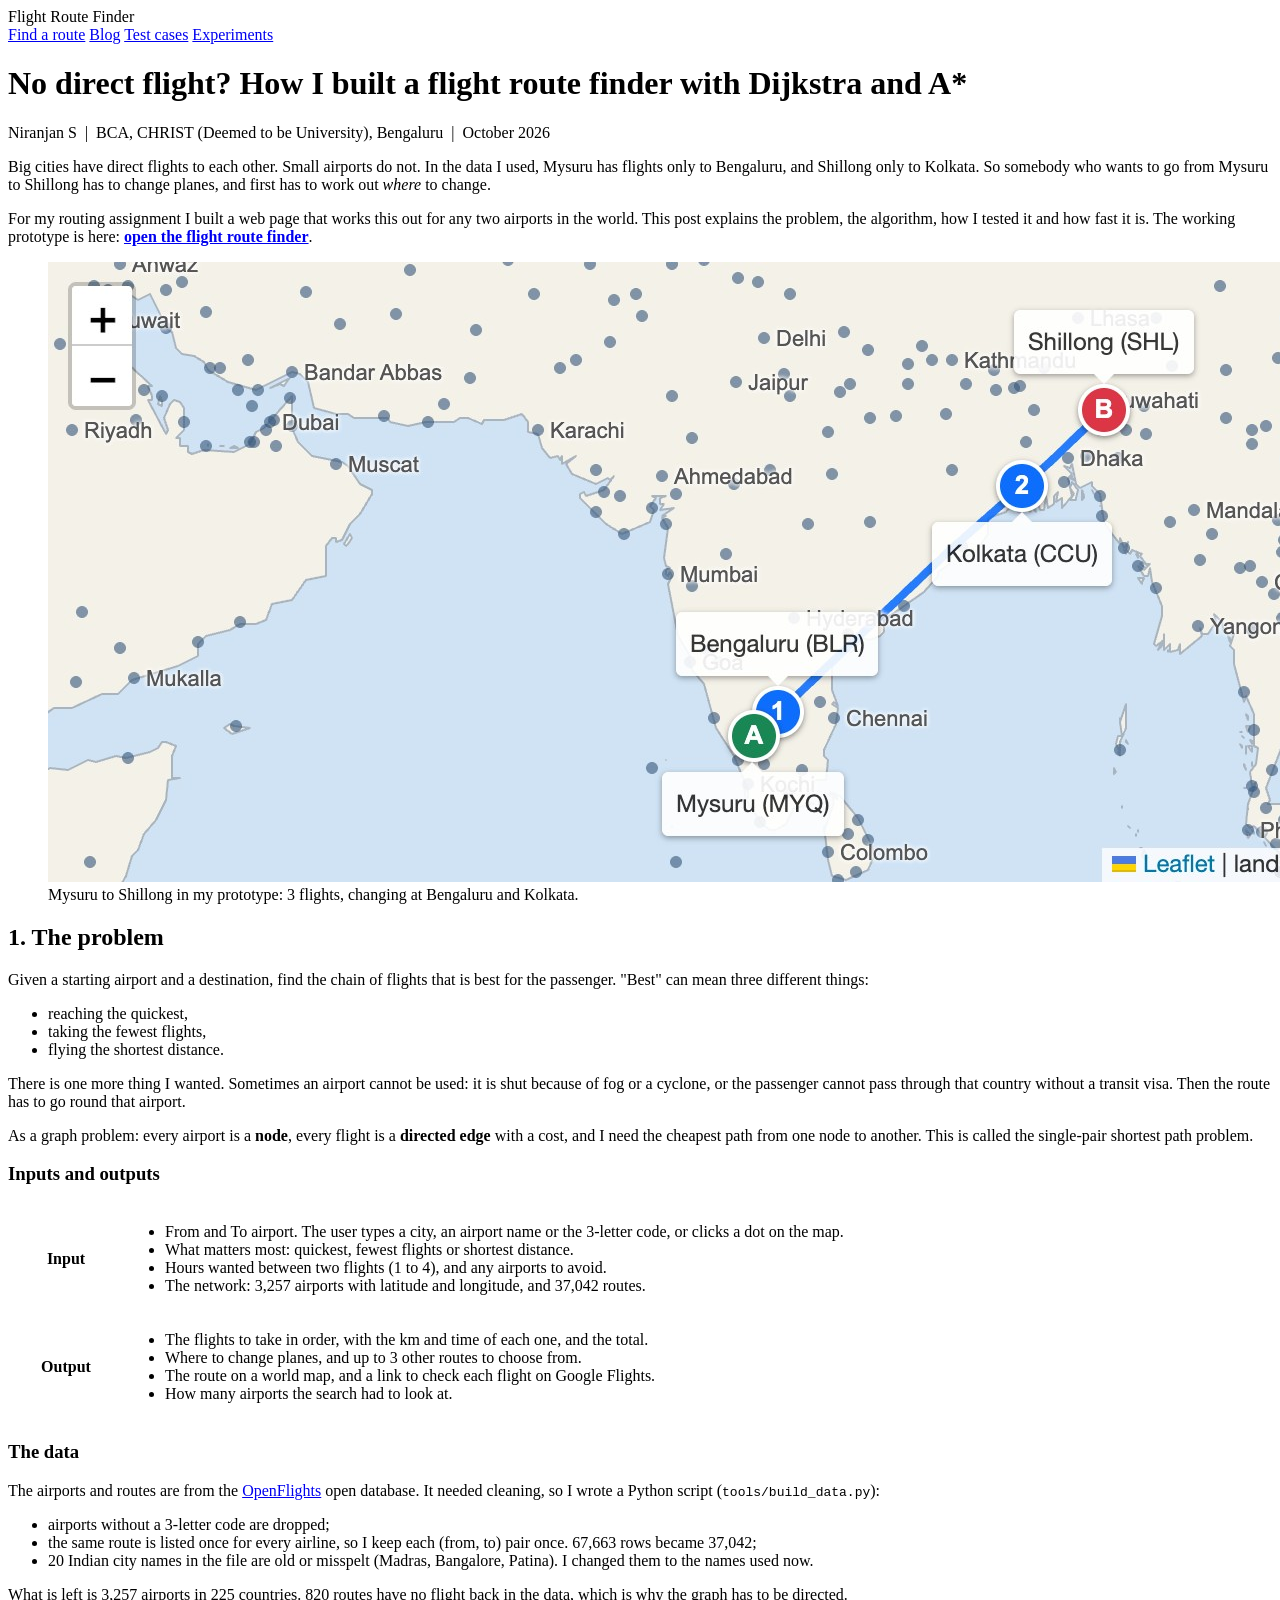
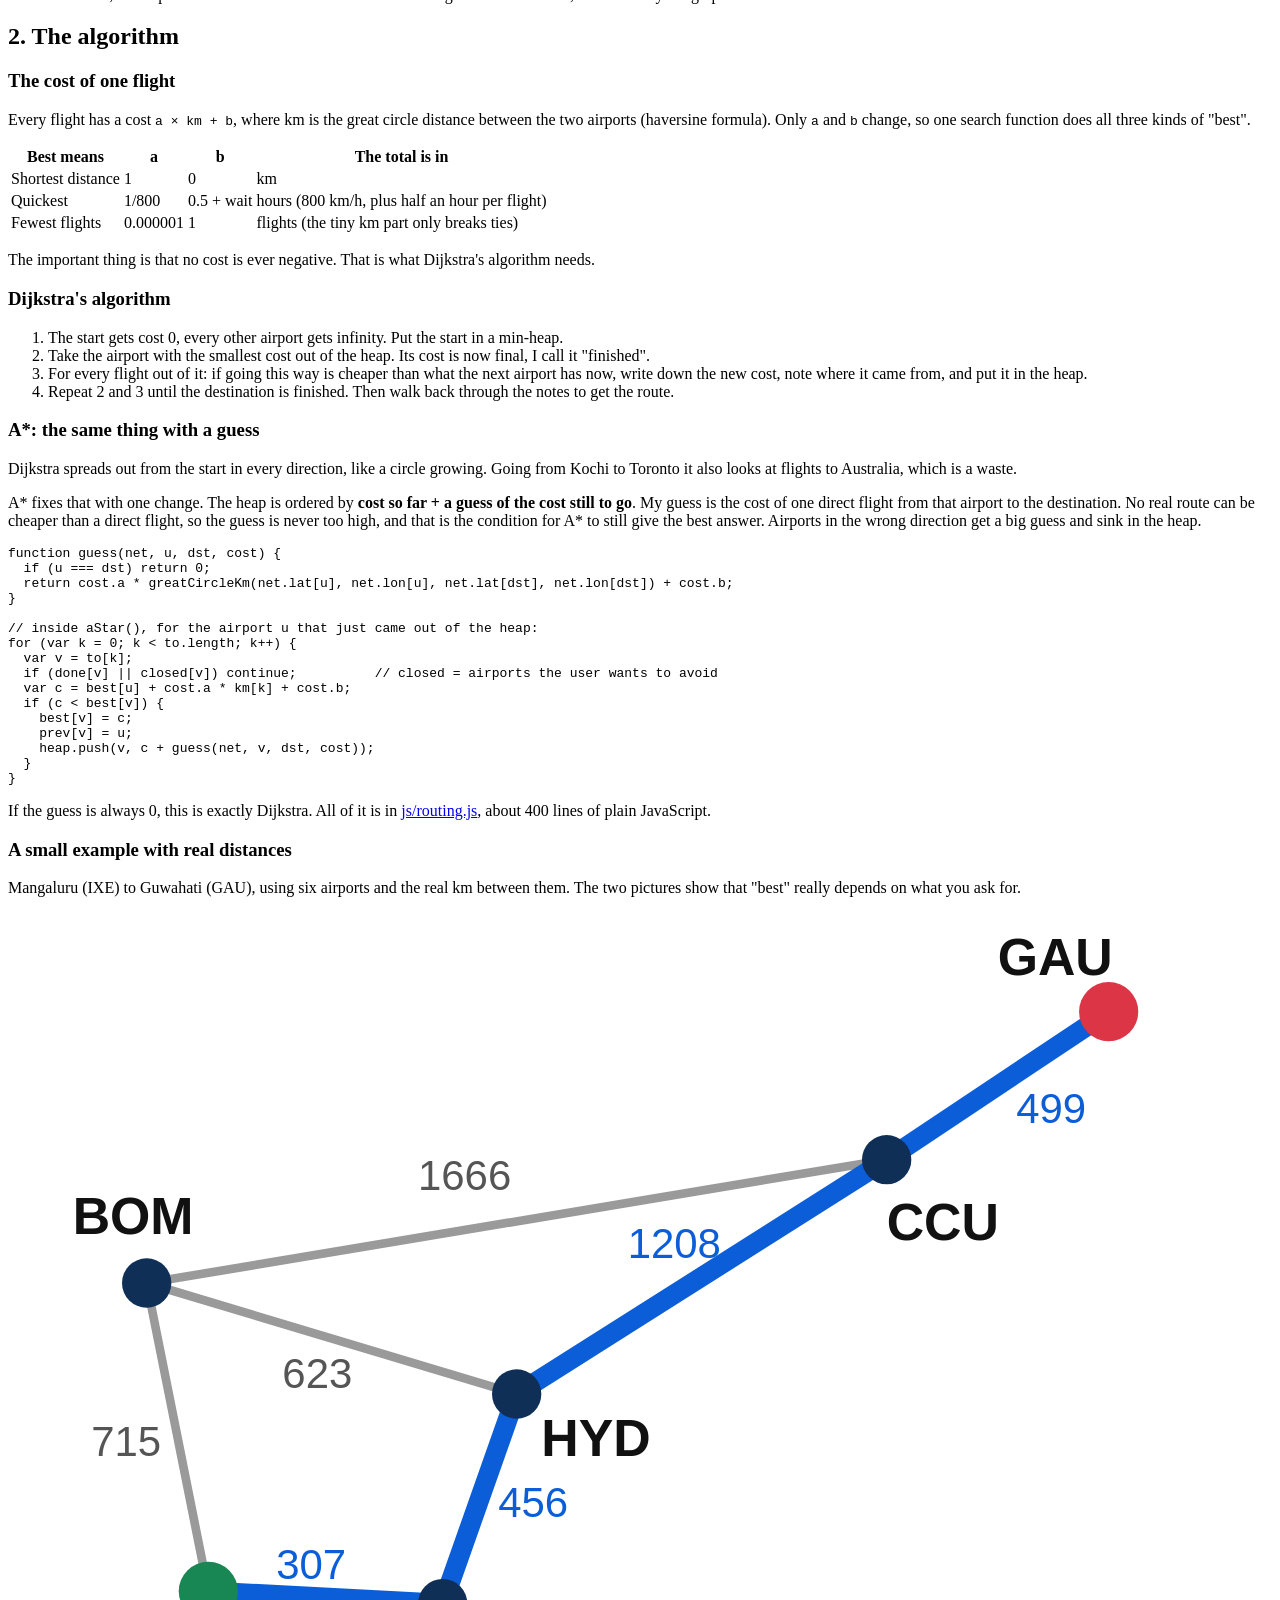
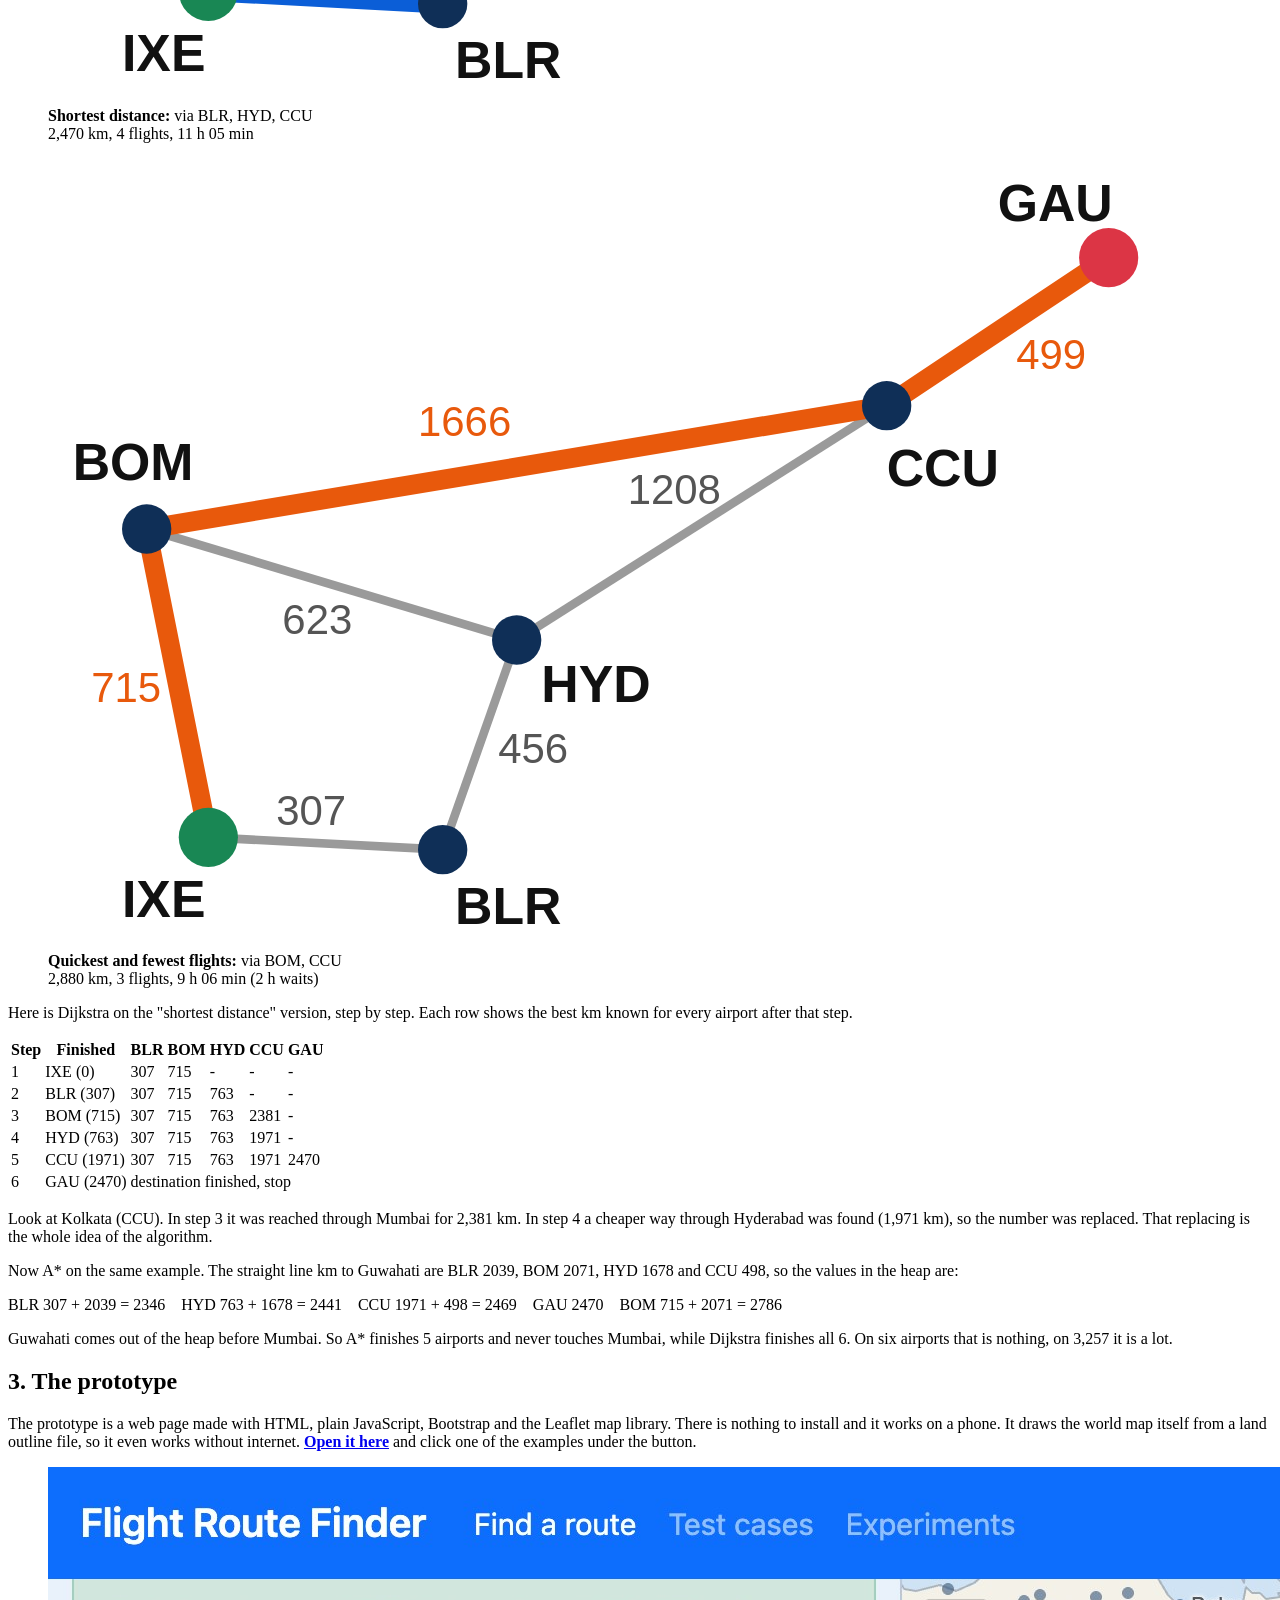
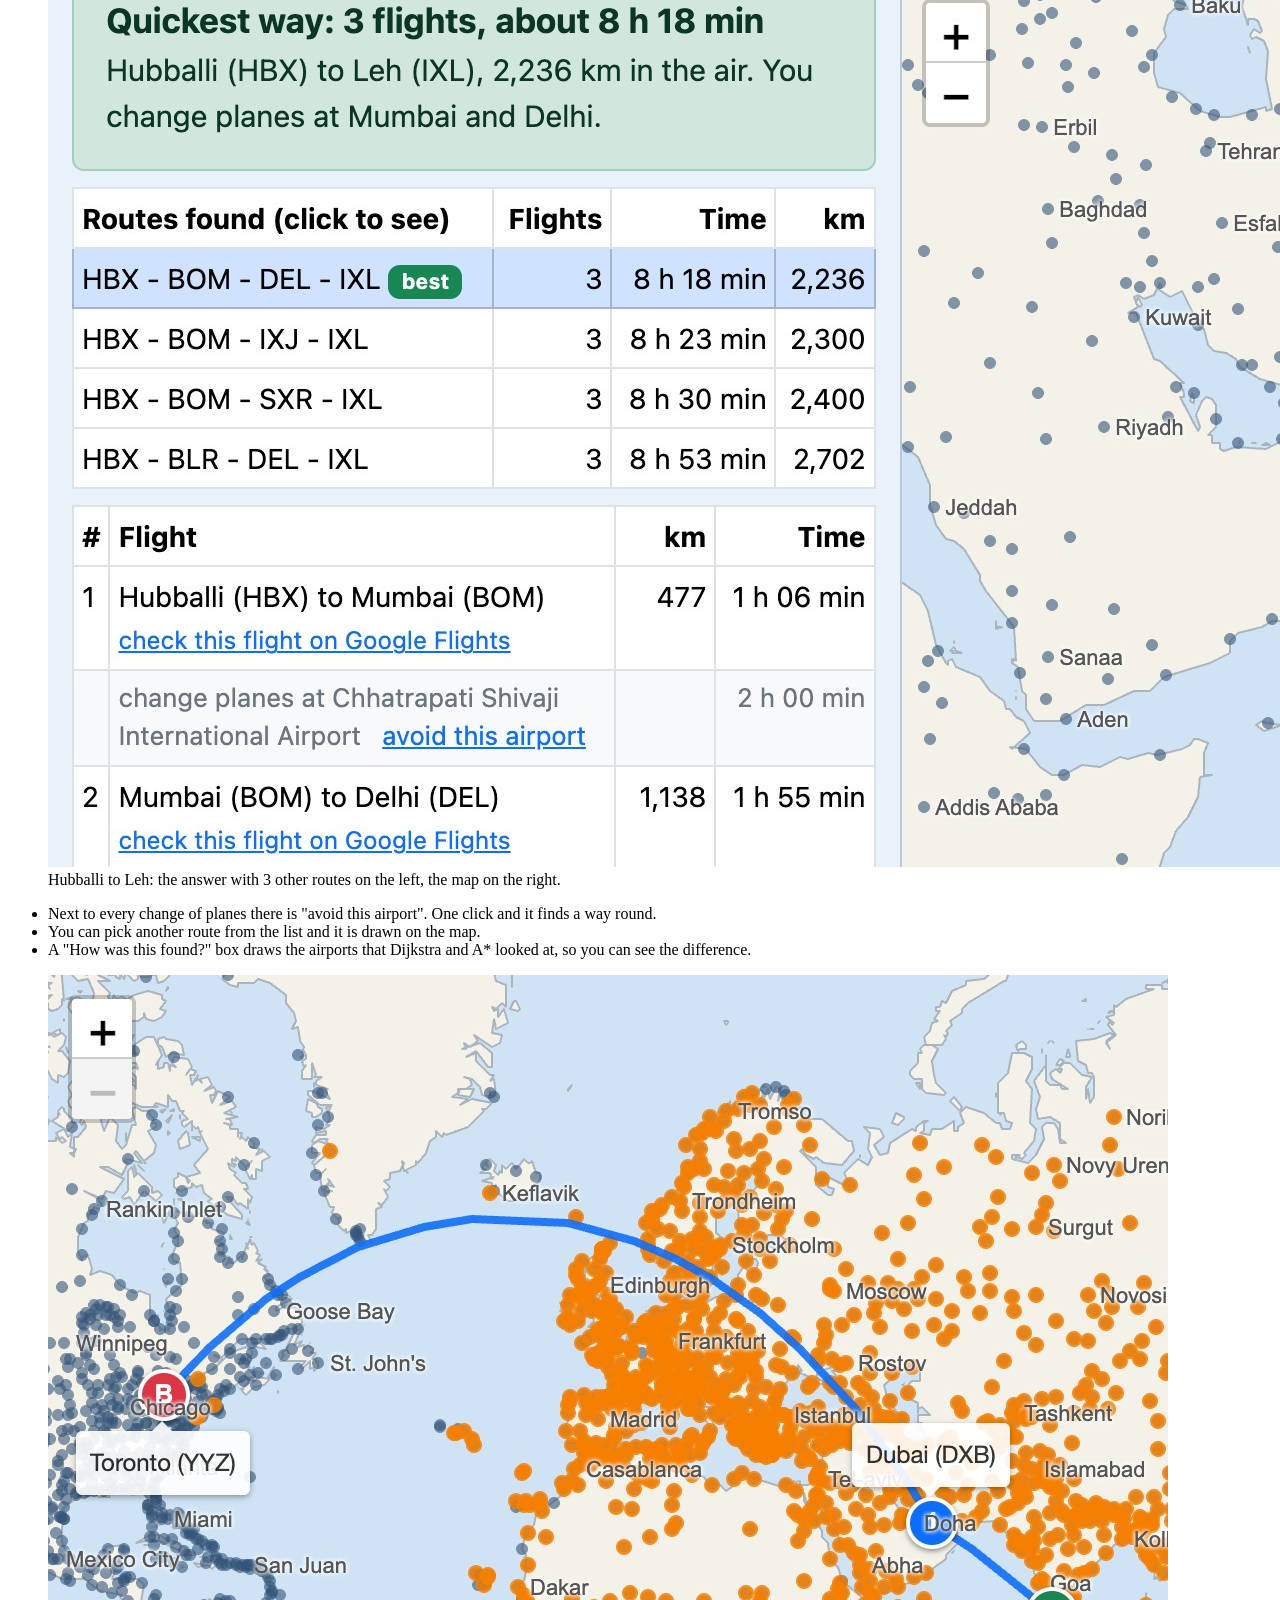
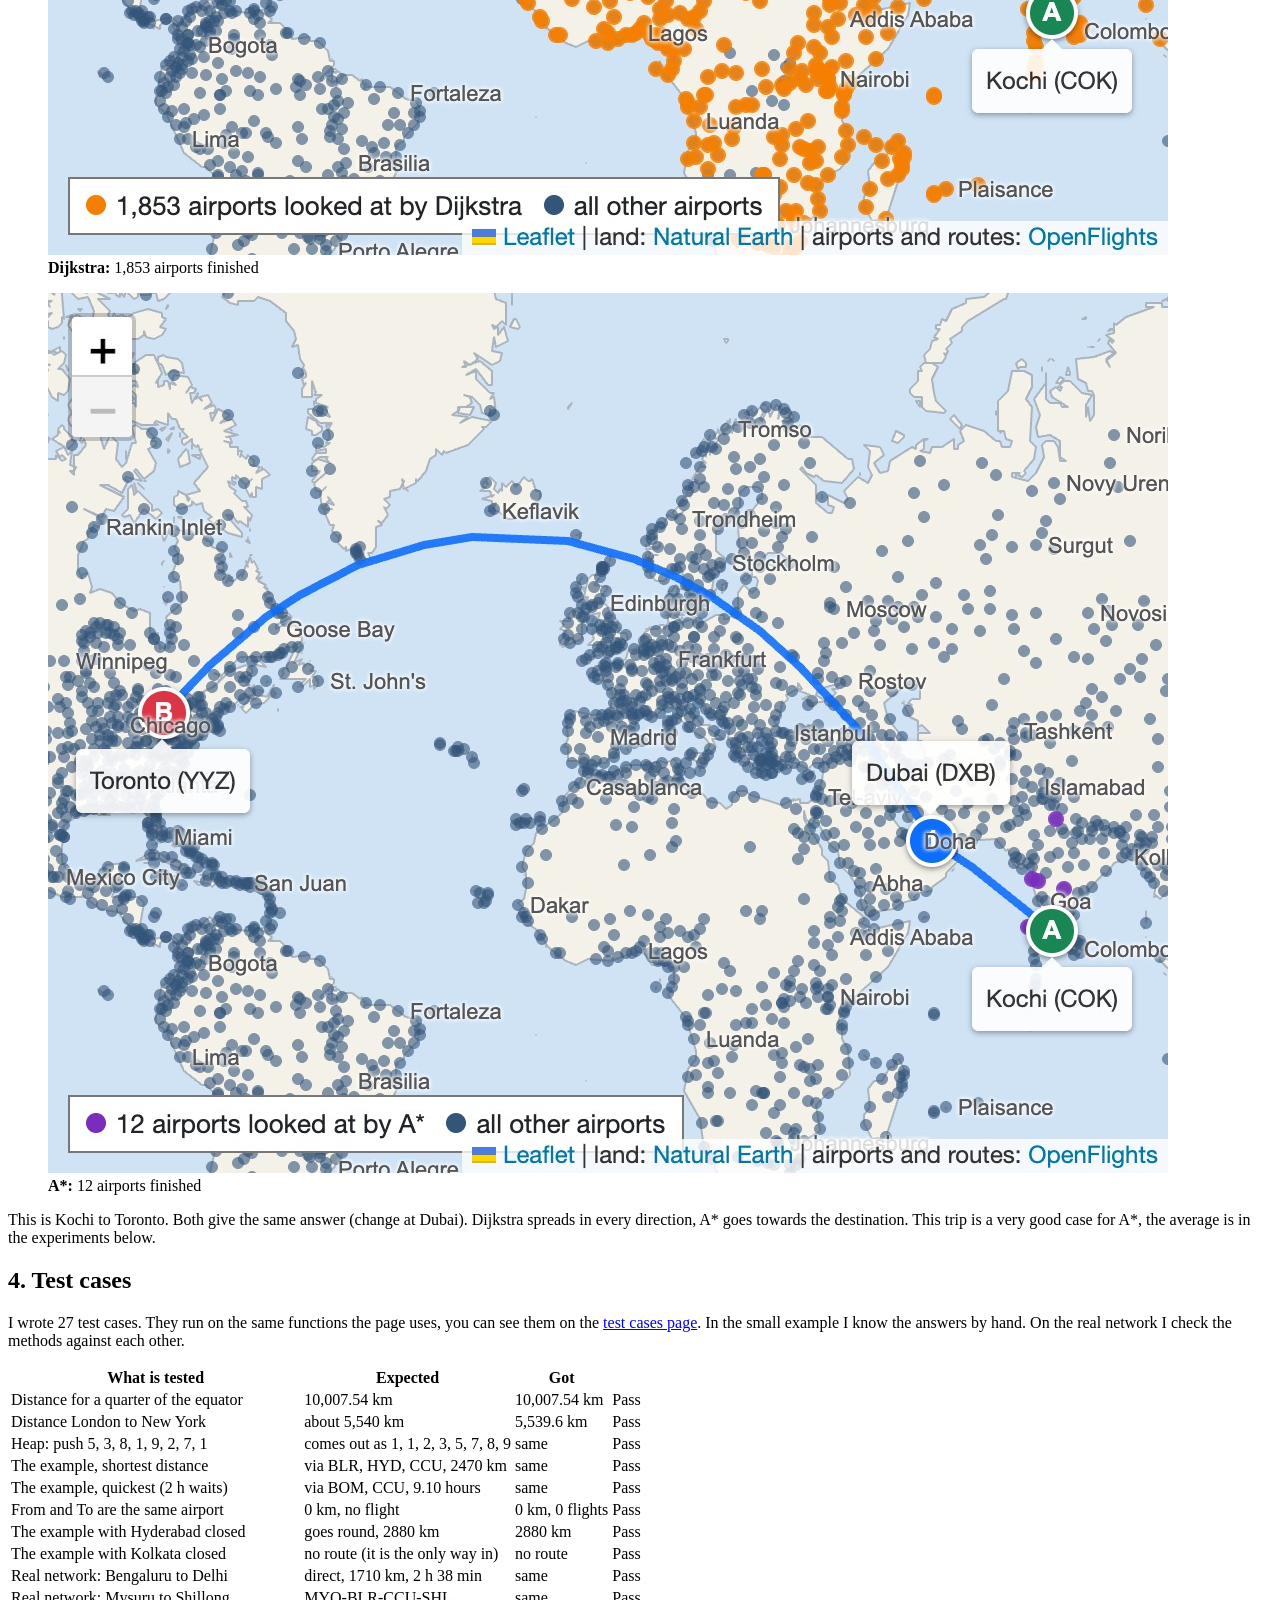
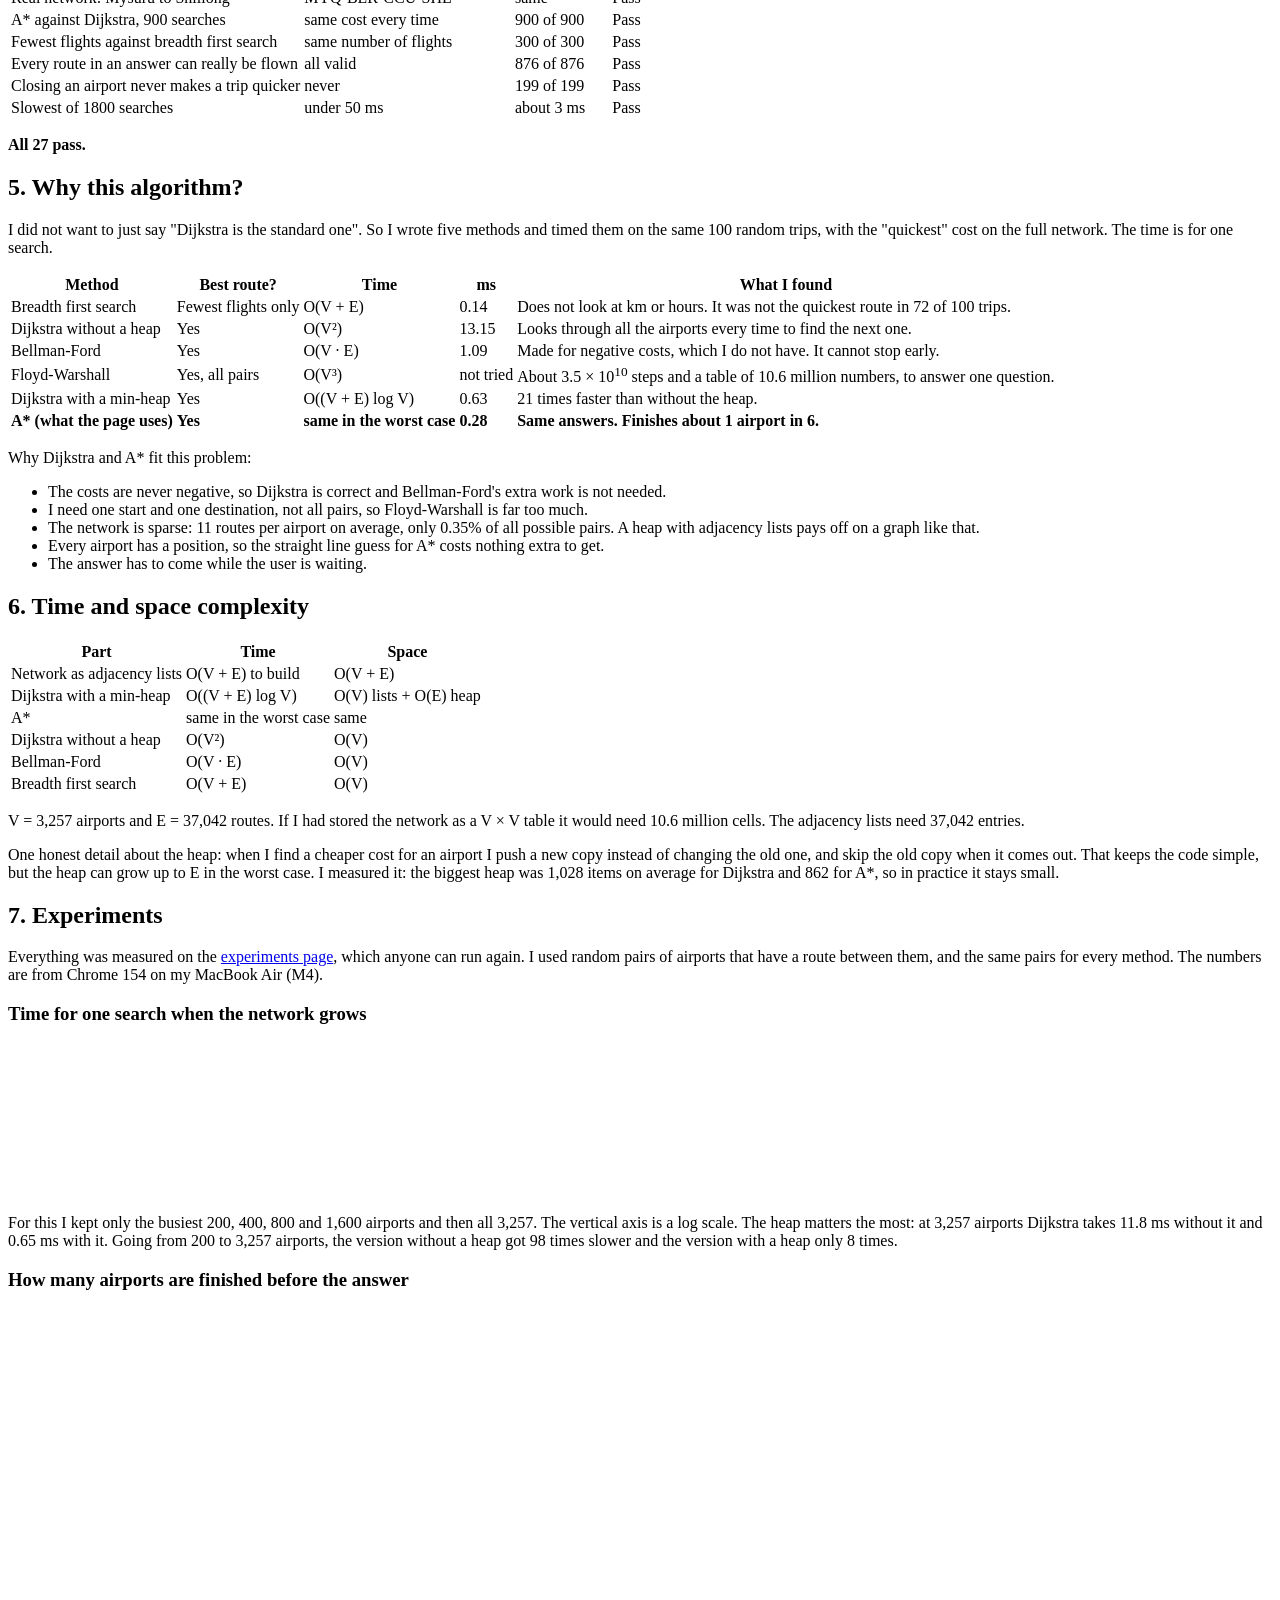
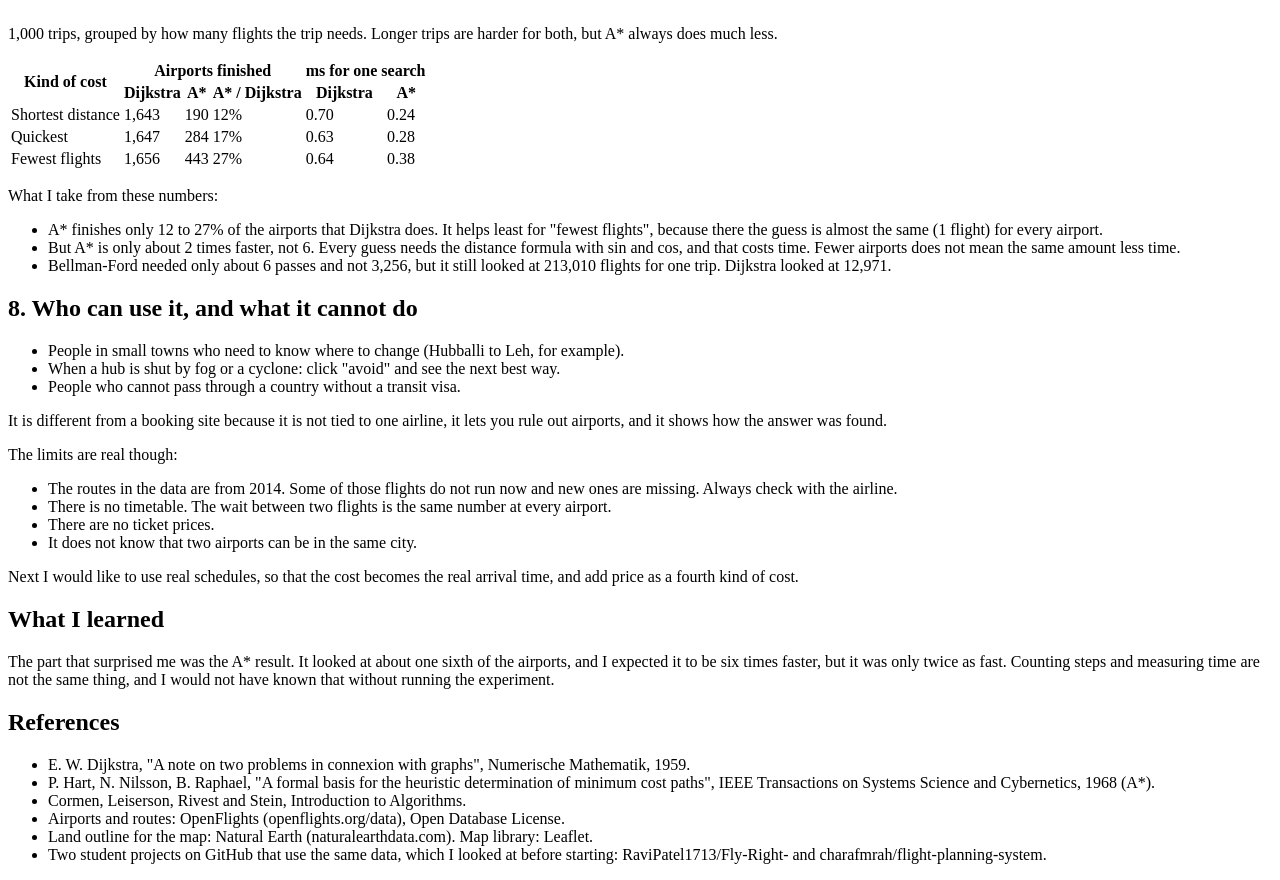
==== blog.html @ 45381b87 "Add poster, blog post and README" ====
<!DOCTYPE html>
<html lang="en">
<head>
  <meta charset="utf-8">
  <meta name="viewport" content="width=device-width, initial-scale=1">
  <title>No direct flight? How I built a flight route finder</title>
  <link rel="stylesheet" href="lib/bootstrap/bootstrap.min.css">
  <link rel="stylesheet" href="css/style.css">
</head>
<body>

  <nav class="navbar navbar-expand navbar-dark bg-primary px-3">
    <span class="navbar-brand">Flight Route Finder</span>
    <div class="navbar-nav">
      <a class="nav-link" href="index.html">Find a route</a>
      <a class="nav-link active" href="blog.html">Blog</a>
      <a class="nav-link" href="tests.html">Test cases</a>
      <a class="nav-link" href="benchmark.html">Experiments</a>
    </div>
  </nav>

  <div class="blog">

    <h1>No direct flight? How I built a flight route finder with Dijkstra and A*</h1>
    <p class="by">Niranjan S &nbsp;|&nbsp; BCA, CHRIST (Deemed to be University), Bengaluru &nbsp;|&nbsp; October 2026</p>

    <p>Big cities have direct flights to each other. Small airports do not. In the data I used, Mysuru has
      flights only to Bengaluru, and Shillong only to Kolkata. So somebody who wants to go from Mysuru to
      Shillong has to change planes, and first has to work out <i>where</i> to change.</p>

    <p>For my routing assignment I built a web page that works this out for any two airports in the world.
      This post explains the problem, the algorithm, how I tested it and how fast it is.
      The working prototype is here: <a href="index.html"><b>open the flight route finder</b></a>.</p>

    <figure>
      <img src="poster/img/route.jpg" alt="Mysuru to Shillong on the map">
      <figcaption>Mysuru to Shillong in my prototype: 3 flights, changing at Bengaluru and Kolkata.</figcaption>
    </figure>

    <h2>1. The problem</h2>

    <p>Given a starting airport and a destination, find the chain of flights that is best for the passenger.
      "Best" can mean three different things:</p>
    <ul>
      <li>reaching the quickest,</li>
      <li>taking the fewest flights,</li>
      <li>flying the shortest distance.</li>
    </ul>
    <p>There is one more thing I wanted. Sometimes an airport cannot be used: it is shut because of fog or
      a cyclone, or the passenger cannot pass through that country without a transit visa. Then the route
      has to go round that airport.</p>

    <p>As a graph problem: every airport is a <b>node</b>, every flight is a <b>directed edge</b> with a
      cost, and I need the cheapest path from one node to another. This is called the single-pair shortest
      path problem.</p>

    <h3>Inputs and outputs</h3>
    <table class="table table-bordered">
      <tr><th style="width:110px">Input</th><td>
        <ul>
          <li>From and To airport. The user types a city, an airport name or the 3-letter code, or clicks a dot on the map.</li>
          <li>What matters most: quickest, fewest flights or shortest distance.</li>
          <li>Hours wanted between two flights (1 to 4), and any airports to avoid.</li>
          <li>The network: 3,257 airports with latitude and longitude, and 37,042 routes.</li>
        </ul></td></tr>
      <tr><th>Output</th><td>
        <ul>
          <li>The flights to take in order, with the km and time of each one, and the total.</li>
          <li>Where to change planes, and up to 3 other routes to choose from.</li>
          <li>The route on a world map, and a link to check each flight on Google Flights.</li>
          <li>How many airports the search had to look at.</li>
        </ul></td></tr>
    </table>

    <h3>The data</h3>
    <p>The airports and routes are from the <a href="https://openflights.org/data">OpenFlights</a> open
      database. It needed cleaning, so I wrote a Python script (<code>tools/build_data.py</code>):</p>
    <ul>
      <li>airports without a 3-letter code are dropped;</li>
      <li>the same route is listed once for every airline, so I keep each (from, to) pair once. 67,663 rows became 37,042;</li>
      <li>20 Indian city names in the file are old or misspelt (Madras, Bangalore, Patina). I changed them to the names used now.</li>
    </ul>
    <p>What is left is 3,257 airports in 225 countries. 820 routes have no flight back in the data, which
      is why the graph has to be directed.</p>

    <h2>2. The algorithm</h2>

    <h3>The cost of one flight</h3>
    <p>Every flight has a cost <code>a &times; km + b</code>, where km is the great circle distance between
      the two airports (haversine formula). Only <code>a</code> and <code>b</code> change, so one search
      function does all three kinds of "best".</p>
    <div class="table-responsive">
    <table class="table table-bordered" style="max-width:680px">
      <tr><th>Best means</th><th>a</th><th>b</th><th>The total is in</th></tr>
      <tr><td>Shortest distance</td><td>1</td><td>0</td><td>km</td></tr>
      <tr><td>Quickest</td><td>1/800</td><td>0.5 + wait</td><td>hours (800 km/h, plus half an hour per flight)</td></tr>
      <tr><td>Fewest flights</td><td>0.000001</td><td>1</td><td>flights (the tiny km part only breaks ties)</td></tr>
    </table>
    </div>
    <p>The important thing is that no cost is ever negative. That is what Dijkstra's algorithm needs.</p>

    <h3>Dijkstra's algorithm</h3>
    <ol>
      <li>The start gets cost 0, every other airport gets infinity. Put the start in a min-heap.</li>
      <li>Take the airport with the smallest cost out of the heap. Its cost is now final, I call it "finished".</li>
      <li>For every flight out of it: if going this way is cheaper than what the next airport has now, write
        down the new cost, note where it came from, and put it in the heap.</li>
      <li>Repeat 2 and 3 until the destination is finished. Then walk back through the notes to get the route.</li>
    </ol>

    <h3>A*: the same thing with a guess</h3>
    <p>Dijkstra spreads out from the start in every direction, like a circle growing. Going from Kochi to
      Toronto it also looks at flights to Australia, which is a waste.</p>
    <p>A* fixes that with one change. The heap is ordered by <b>cost so far + a guess of the cost still to
      go</b>. My guess is the cost of one direct flight from that airport to the destination. No real route
      can be cheaper than a direct flight, so the guess is never too high, and that is the condition for A*
      to still give the best answer. Airports in the wrong direction get a big guess and sink in the heap.</p>

<pre><code>function guess(net, u, dst, cost) {
  if (u === dst) return 0;
  return cost.a * greatCircleKm(net.lat[u], net.lon[u], net.lat[dst], net.lon[dst]) + cost.b;
}

// inside aStar(), for the airport u that just came out of the heap:
for (var k = 0; k &lt; to.length; k++) {
  var v = to[k];
  if (done[v] || closed[v]) continue;          // closed = airports the user wants to avoid
  var c = best[u] + cost.a * km[k] + cost.b;
  if (c &lt; best[v]) {
    best[v] = c;
    prev[v] = u;
    heap.push(v, c + guess(net, v, dst, cost));
  }
}</code></pre>
    <p>If the guess is always 0, this is exactly Dijkstra. All of it is in
      <a href="js/routing.js">js/routing.js</a>, about 400 lines of plain JavaScript.</p>

    <h3>A small example with real distances</h3>
    <p>Mangaluru (IXE) to Guwahati (GAU), using six airports and the real km between them. The two
      pictures show that "best" really depends on what you ask for.</p>

    <div class="two">
      <figure>
        <svg viewBox="0 0 96 64" width="100%">
          <g stroke="#9a9a9a" stroke-width="0.7" fill="none"><line x1="13" y1="55" x2="8" y2="30"/><line x1="8" y1="30" x2="38" y2="39"/><line x1="8" y1="30" x2="68" y2="20"/></g>
          <g stroke="#0b5ed7" stroke-width="1.6" fill="none"><polyline points="13,55 32,56 38,39 68,20 86,8"/></g>
          <g fill="#0f2f57"><circle cx="32" cy="56" r="2"/><circle cx="8" cy="30" r="2"/><circle cx="38" cy="39" r="2"/><circle cx="68" cy="20" r="2"/></g>
          <circle cx="13" cy="55" r="2.4" fill="#198754"/><circle cx="86" cy="8" r="2.4" fill="#dc3545"/>
          <g font-size="4.2" font-weight="bold" fill="#111" font-family="Arial"><text x="6" y="61.5">IXE</text><text x="33" y="62">BLR</text><text x="2" y="26">BOM</text><text x="40" y="44">HYD</text><text x="68" y="26.5">CCU</text><text x="77" y="5">GAU</text></g>
          <g font-size="3.4" fill="#0b5ed7" font-family="Arial"><text x="18.5" y="54">307</text><text x="36.5" y="49">456</text><text x="47" y="28">1208</text><text x="78.5" y="17">499</text></g>
          <g font-size="3.4" fill="#555" font-family="Arial"><text x="3.5" y="44">715</text><text x="19" y="38.5">623</text><text x="30" y="22.5">1666</text></g>
        </svg>
        <figcaption><b>Shortest distance:</b> via BLR, HYD, CCU<br>2,470 km, 4 flights, 11 h 05 min</figcaption>
      </figure>
      <figure>
        <svg viewBox="0 0 96 64" width="100%">
          <g stroke="#9a9a9a" stroke-width="0.7" fill="none"><line x1="13" y1="55" x2="32" y2="56"/><line x1="32" y1="56" x2="38" y2="39"/><line x1="8" y1="30" x2="38" y2="39"/><line x1="38" y1="39" x2="68" y2="20"/></g>
          <g stroke="#e8590c" stroke-width="1.6" fill="none"><polyline points="13,55 8,30 68,20 86,8"/></g>
          <g fill="#0f2f57"><circle cx="32" cy="56" r="2"/><circle cx="8" cy="30" r="2"/><circle cx="38" cy="39" r="2"/><circle cx="68" cy="20" r="2"/></g>
          <circle cx="13" cy="55" r="2.4" fill="#198754"/><circle cx="86" cy="8" r="2.4" fill="#dc3545"/>
          <g font-size="4.2" font-weight="bold" fill="#111" font-family="Arial"><text x="6" y="61.5">IXE</text><text x="33" y="62">BLR</text><text x="2" y="26">BOM</text><text x="40" y="44">HYD</text><text x="68" y="26.5">CCU</text><text x="77" y="5">GAU</text></g>
          <g font-size="3.4" fill="#e8590c" font-family="Arial"><text x="3.5" y="44">715</text><text x="30" y="22.5">1666</text><text x="78.5" y="17">499</text></g>
          <g font-size="3.4" fill="#555" font-family="Arial"><text x="18.5" y="54">307</text><text x="36.5" y="49">456</text><text x="19" y="38.5">623</text><text x="47" y="28">1208</text></g>
        </svg>
        <figcaption><b>Quickest and fewest flights:</b> via BOM, CCU<br>2,880 km, 3 flights, 9 h 06 min (2 h waits)</figcaption>
      </figure>
    </div>

    <p>Here is Dijkstra on the "shortest distance" version, step by step. Each row shows the best km known
      for every airport after that step.</p>
    <div class="table-responsive">
    <table class="table table-bordered table-sm text-end" style="max-width:640px">
      <tr><th>Step</th><th class="text-start">Finished</th><th>BLR</th><th>BOM</th><th>HYD</th><th>CCU</th><th>GAU</th></tr>
      <tr><td>1</td><td class="text-start">IXE (0)</td><td class="table-warning">307</td><td class="table-warning">715</td><td>-</td><td>-</td><td>-</td></tr>
      <tr><td>2</td><td class="text-start">BLR (307)</td><td>307</td><td>715</td><td class="table-warning">763</td><td>-</td><td>-</td></tr>
      <tr><td>3</td><td class="text-start">BOM (715)</td><td>307</td><td>715</td><td>763</td><td class="table-warning">2381</td><td>-</td></tr>
      <tr><td>4</td><td class="text-start">HYD (763)</td><td>307</td><td>715</td><td>763</td><td class="table-warning">1971</td><td>-</td></tr>
      <tr><td>5</td><td class="text-start">CCU (1971)</td><td>307</td><td>715</td><td>763</td><td>1971</td><td class="table-warning">2470</td></tr>
      <tr><td>6</td><td class="text-start">GAU (2470)</td><td colspan="5" class="text-start">destination finished, stop</td></tr>
    </table>
    </div>
    <p>Look at Kolkata (CCU). In step 3 it was reached through Mumbai for 2,381 km. In step 4 a cheaper
      way through Hyderabad was found (1,971 km), so the number was replaced. That replacing is the whole
      idea of the algorithm.</p>
    <p>Now A* on the same example. The straight line km to Guwahati are BLR 2039, BOM 2071, HYD 1678 and
      CCU 498, so the values in the heap are:</p>
    <p class="ms-3">BLR 307 + 2039 = 2346 &nbsp;&nbsp; HYD 763 + 1678 = 2441 &nbsp;&nbsp; CCU 1971 + 498 = 2469
      &nbsp;&nbsp; GAU 2470 &nbsp;&nbsp; BOM 715 + 2071 = 2786</p>
    <p>Guwahati comes out of the heap before Mumbai. So A* finishes 5 airports and never touches Mumbai,
      while Dijkstra finishes all 6. On six airports that is nothing, on 3,257 it is a lot.</p>

    <h2>3. The prototype</h2>

    <p>The prototype is a web page made with HTML, plain JavaScript, Bootstrap and the Leaflet map library.
      There is nothing to install and it works on a phone. It draws the world map itself from a land outline
      file, so it even works without internet.
      <a href="index.html"><b>Open it here</b></a> and click one of the examples under the button.</p>

    <figure>
      <img src="poster/img/page.jpg" alt="The flight route finder page">
      <figcaption>Hubballi to Leh: the answer with 3 other routes on the left, the map on the right.</figcaption>
    </figure>

    <ul>
      <li>Next to every change of planes there is "avoid this airport". One click and it finds a way round.</li>
      <li>You can pick another route from the list and it is drawn on the map.</li>
      <li>A "How was this found?" box draws the airports that Dijkstra and A* looked at, so you can see the difference.</li>
    </ul>

    <div class="two">
      <figure><img src="poster/img/dijkstra.jpg" alt="Airports Dijkstra looked at"><figcaption><b>Dijkstra:</b> 1,853 airports finished</figcaption></figure>
      <figure><img src="poster/img/astar.jpg" alt="Airports A star looked at"><figcaption><b>A*:</b> 12 airports finished</figcaption></figure>
    </div>
    <p>This is Kochi to Toronto. Both give the same answer (change at Dubai). Dijkstra spreads in every
      direction, A* goes towards the destination. This trip is a very good case for A*, the average is in
      the experiments below.</p>

    <h2>4. Test cases</h2>

    <p>I wrote 27 test cases. They run on the same functions the page uses, you can see them on the
      <a href="tests.html">test cases page</a>. In the small example I know the answers by hand. On the real
      network I check the methods against each other.</p>

    <div class="table-responsive">
    <table class="table table-bordered table-sm">
      <tr><th>What is tested</th><th>Expected</th><th>Got</th><th></th></tr>
      <tr><td>Distance for a quarter of the equator</td><td>10,007.54 km</td><td>10,007.54 km</td><td class="pass">Pass</td></tr>
      <tr><td>Distance London to New York</td><td>about 5,540 km</td><td>5,539.6 km</td><td class="pass">Pass</td></tr>
      <tr><td>Heap: push 5, 3, 8, 1, 9, 2, 7, 1</td><td>comes out as 1, 1, 2, 3, 5, 7, 8, 9</td><td>same</td><td class="pass">Pass</td></tr>
      <tr><td>The example, shortest distance</td><td>via BLR, HYD, CCU, 2470 km</td><td>same</td><td class="pass">Pass</td></tr>
      <tr><td>The example, quickest (2 h waits)</td><td>via BOM, CCU, 9.10 hours</td><td>same</td><td class="pass">Pass</td></tr>
      <tr><td>From and To are the same airport</td><td>0 km, no flight</td><td>0 km, 0 flights</td><td class="pass">Pass</td></tr>
      <tr><td>The example with Hyderabad closed</td><td>goes round, 2880 km</td><td>2880 km</td><td class="pass">Pass</td></tr>
      <tr><td>The example with Kolkata closed</td><td>no route (it is the only way in)</td><td>no route</td><td class="pass">Pass</td></tr>
      <tr><td>Real network: Bengaluru to Delhi</td><td>direct, 1710 km, 2 h 38 min</td><td>same</td><td class="pass">Pass</td></tr>
      <tr><td>Real network: Mysuru to Shillong</td><td>MYQ-BLR-CCU-SHL</td><td>same</td><td class="pass">Pass</td></tr>
      <tr><td>A* against Dijkstra, 900 searches</td><td>same cost every time</td><td>900 of 900</td><td class="pass">Pass</td></tr>
      <tr><td>Fewest flights against breadth first search</td><td>same number of flights</td><td>300 of 300</td><td class="pass">Pass</td></tr>
      <tr><td>Every route in an answer can really be flown</td><td>all valid</td><td>876 of 876</td><td class="pass">Pass</td></tr>
      <tr><td>Closing an airport never makes a trip quicker</td><td>never</td><td>199 of 199</td><td class="pass">Pass</td></tr>
      <tr><td>Slowest of 1800 searches</td><td>under 50 ms</td><td>about 3 ms</td><td class="pass">Pass</td></tr>
    </table>
    </div>
    <p><b>All 27 pass.</b></p>

    <h2>5. Why this algorithm?</h2>

    <p>I did not want to just say "Dijkstra is the standard one". So I wrote five methods and timed them on
      the same 100 random trips, with the "quickest" cost on the full network. The time is for one search.</p>

    <div class="table-responsive">
    <table class="table table-bordered">
      <tr><th>Method</th><th>Best route?</th><th>Time</th><th>ms</th><th>What I found</th></tr>
      <tr><td>Breadth first search</td><td>Fewest flights only</td><td>O(V + E)</td><td>0.14</td><td>Does not look at km or hours. It was not the quickest route in 72 of 100 trips.</td></tr>
      <tr><td>Dijkstra without a heap</td><td>Yes</td><td>O(V&sup2;)</td><td>13.15</td><td>Looks through all the airports every time to find the next one.</td></tr>
      <tr><td>Bellman-Ford</td><td>Yes</td><td>O(V &middot; E)</td><td>1.09</td><td>Made for negative costs, which I do not have. It cannot stop early.</td></tr>
      <tr><td>Floyd-Warshall</td><td>Yes, all pairs</td><td>O(V&sup3;)</td><td>not tried</td><td>About 3.5 &times; 10<sup>10</sup> steps and a table of 10.6 million numbers, to answer one question.</td></tr>
      <tr><td>Dijkstra with a min-heap</td><td>Yes</td><td>O((V + E) log V)</td><td>0.63</td><td>21 times faster than without the heap.</td></tr>
      <tr class="table-warning"><td><b>A* (what the page uses)</b></td><td><b>Yes</b></td><td><b>same in the worst case</b></td><td><b>0.28</b></td><td><b>Same answers. Finishes about 1 airport in 6.</b></td></tr>
    </table>
    </div>

    <p>Why Dijkstra and A* fit this problem:</p>
    <ul>
      <li>The costs are never negative, so Dijkstra is correct and Bellman-Ford's extra work is not needed.</li>
      <li>I need one start and one destination, not all pairs, so Floyd-Warshall is far too much.</li>
      <li>The network is sparse: 11 routes per airport on average, only 0.35% of all possible pairs. A heap
        with adjacency lists pays off on a graph like that.</li>
      <li>Every airport has a position, so the straight line guess for A* costs nothing extra to get.</li>
      <li>The answer has to come while the user is waiting.</li>
    </ul>

    <h2>6. Time and space complexity</h2>

    <div class="table-responsive">
    <table class="table table-bordered" style="max-width:720px">
      <tr><th>Part</th><th>Time</th><th>Space</th></tr>
      <tr><td>Network as adjacency lists</td><td>O(V + E) to build</td><td>O(V + E)</td></tr>
      <tr><td>Dijkstra with a min-heap</td><td>O((V + E) log V)</td><td>O(V) lists + O(E) heap</td></tr>
      <tr><td>A*</td><td>same in the worst case</td><td>same</td></tr>
      <tr><td>Dijkstra without a heap</td><td>O(V&sup2;)</td><td>O(V)</td></tr>
      <tr><td>Bellman-Ford</td><td>O(V &middot; E)</td><td>O(V)</td></tr>
      <tr><td>Breadth first search</td><td>O(V + E)</td><td>O(V)</td></tr>
    </table>
    </div>
    <p>V = 3,257 airports and E = 37,042 routes. If I had stored the network as a V &times; V table it
      would need 10.6 million cells. The adjacency lists need 37,042 entries.</p>
    <p>One honest detail about the heap: when I find a cheaper cost for an airport I push a new copy
      instead of changing the old one, and skip the old copy when it comes out. That keeps the code simple,
      but the heap can grow up to E in the worst case. I measured it: the biggest heap was 1,028 items on
      average for Dijkstra and 862 for A*, so in practice it stays small.</p>

    <h2>7. Experiments</h2>

    <p>Everything was measured on the <a href="benchmark.html">experiments page</a>, which anyone can run
      again. I used random pairs of airports that have a route between them, and the same pairs for every
      method. The numbers are from Chrome 154 on my MacBook Air (M4).</p>

    <h3>Time for one search when the network grows</h3>
    <div class="chartbox"><canvas id="timeChart"></canvas></div>
    <p>For this I kept only the busiest 200, 400, 800 and 1,600 airports and then all 3,257. The vertical
      axis is a log scale. The heap matters the most: at 3,257 airports Dijkstra takes 11.8 ms without it
      and 0.65 ms with it. Going from 200 to 3,257 airports, the version without a heap got 98 times
      slower and the version with a heap only 8 times.</p>

    <h3>How many airports are finished before the answer</h3>
    <div class="chartbox" style="height:300px"><canvas id="workChart"></canvas></div>
    <p>1,000 trips, grouped by how many flights the trip needs. Longer trips are harder for both, but A*
      always does much less.</p>

    <div class="table-responsive">
    <table class="table table-bordered table-sm text-end" style="max-width:720px">
      <tr><th rowspan="2" class="text-start">Kind of cost</th><th colspan="3" class="text-center">Airports finished</th><th colspan="2" class="text-center">ms for one search</th></tr>
      <tr><th>Dijkstra</th><th>A*</th><th>A* / Dijkstra</th><th>Dijkstra</th><th>A*</th></tr>
      <tr><td class="text-start">Shortest distance</td><td>1,643</td><td>190</td><td>12%</td><td>0.70</td><td>0.24</td></tr>
      <tr><td class="text-start">Quickest</td><td>1,647</td><td>284</td><td>17%</td><td>0.63</td><td>0.28</td></tr>
      <tr><td class="text-start">Fewest flights</td><td>1,656</td><td>443</td><td>27%</td><td>0.64</td><td>0.38</td></tr>
    </table>
    </div>

    <p>What I take from these numbers:</p>
    <ul>
      <li>A* finishes only 12 to 27% of the airports that Dijkstra does. It helps least for "fewest
        flights", because there the guess is almost the same (1 flight) for every airport.</li>
      <li>But A* is only about 2 times faster, not 6. Every guess needs the distance formula with sin and
        cos, and that costs time. Fewer airports does not mean the same amount less time.</li>
      <li>Bellman-Ford needed only about 6 passes and not 3,256, but it still looked at 213,010 flights
        for one trip. Dijkstra looked at 12,971.</li>
    </ul>

    <h2>8. Who can use it, and what it cannot do</h2>
    <ul>
      <li>People in small towns who need to know where to change (Hubballi to Leh, for example).</li>
      <li>When a hub is shut by fog or a cyclone: click "avoid" and see the next best way.</li>
      <li>People who cannot pass through a country without a transit visa.</li>
    </ul>
    <p>It is different from a booking site because it is not tied to one airline, it lets you rule out
      airports, and it shows how the answer was found.</p>
    <p>The limits are real though:</p>
    <ul>
      <li>The routes in the data are from 2014. Some of those flights do not run now and new ones are missing. Always check with the airline.</li>
      <li>There is no timetable. The wait between two flights is the same number at every airport.</li>
      <li>There are no ticket prices.</li>
      <li>It does not know that two airports can be in the same city.</li>
    </ul>
    <p>Next I would like to use real schedules, so that the cost becomes the real arrival time, and add
      price as a fourth kind of cost.</p>

    <h2>What I learned</h2>
    <p>The part that surprised me was the A* result. It looked at about one sixth of the airports, and I
      expected it to be six times faster, but it was only twice as fast. Counting steps and measuring time
      are not the same thing, and I would not have known that without running the experiment.</p>

    <h2>References</h2>
    <ul class="refs">
      <li>E. W. Dijkstra, "A note on two problems in connexion with graphs", Numerische Mathematik, 1959.</li>
      <li>P. Hart, N. Nilsson, B. Raphael, "A formal basis for the heuristic determination of minimum cost paths", IEEE Transactions on Systems Science and Cybernetics, 1968 (A*).</li>
      <li>Cormen, Leiserson, Rivest and Stein, Introduction to Algorithms.</li>
      <li>Airports and routes: OpenFlights (openflights.org/data), Open Database License.</li>
      <li>Land outline for the map: Natural Earth (naturalearthdata.com). Map library: Leaflet.</li>
      <li>Two student projects on GitHub that use the same data, which I looked at before starting:
        RaviPatel1713/Fly-Right- and charafmrah/flight-planning-system.</li>
    </ul>

  </div>

  <script src="lib/chart.umd.min.js"></script>
  <script>
    // the numbers measured on benchmark.html (Chrome 154, MacBook Air M4)
    var sizes    = [200, 400, 800, 1600, 3257];
    var bfsMs    = [0.012, 0.027, 0.047, 0.092, 0.140];
    var simpleMs = [0.120, 0.380, 0.953, 4.02, 11.80];
    var bellMs   = [0.110, 0.236, 0.373, 0.585, 0.830];
    var heapMs   = [0.080, 0.181, 0.260, 0.512, 0.647];
    var astarMs  = [0.021, 0.051, 0.078, 0.233, 0.301];

    var flights  = ["1", "2", "3", "4", "5", "6 or more"];
    var dFinish  = [109, 366, 1136, 1747, 2164, 2387];
    var aFinish  = [2, 11, 83, 217, 513, 780];

    function line(label, data, colour, shape) {
      return { label: label, data: data, borderColor: colour, backgroundColor: colour, borderWidth: 2, pointRadius: 4, pointStyle: shape };
    }
    new Chart(document.getElementById("timeChart"), {
      type: "line",
      data: { labels: sizes, datasets: [
        line("Dijkstra, no heap", simpleMs, "#eb6834", "rect"),
        line("Bellman-Ford", bellMs, "#eda100", "rectRot"),
        line("Dijkstra, heap", heapMs, "#2a78d6", "triangle"),
        line("A*", astarMs, "#1baf7a", "circle"),
        line("BFS", bfsMs, "#6c757d", "crossRot")
      ] },
      options: {
        maintainAspectRatio: false,
        plugins: { legend: { labels: { usePointStyle: true } } },
        scales: {
          y: { type: "logarithmic", title: { display: true, text: "milliseconds (log scale)" } },
          x: { title: { display: true, text: "airports in the network" } }
        }
      }
    });
    new Chart(document.getElementById("workChart"), {
      type: "bar",
      data: { labels: flights, datasets: [
        { label: "Dijkstra", data: dFinish, backgroundColor: "#2a78d6" },
        { label: "A*", data: aFinish, backgroundColor: "#1baf7a" }
      ] },
      options: {
        maintainAspectRatio: false,
        scales: {
          y: { title: { display: true, text: "airports finished" } },
          x: { title: { display: true, text: "flights the trip needs" } }
        }
      }
    });
  </script>
</body>
</html>
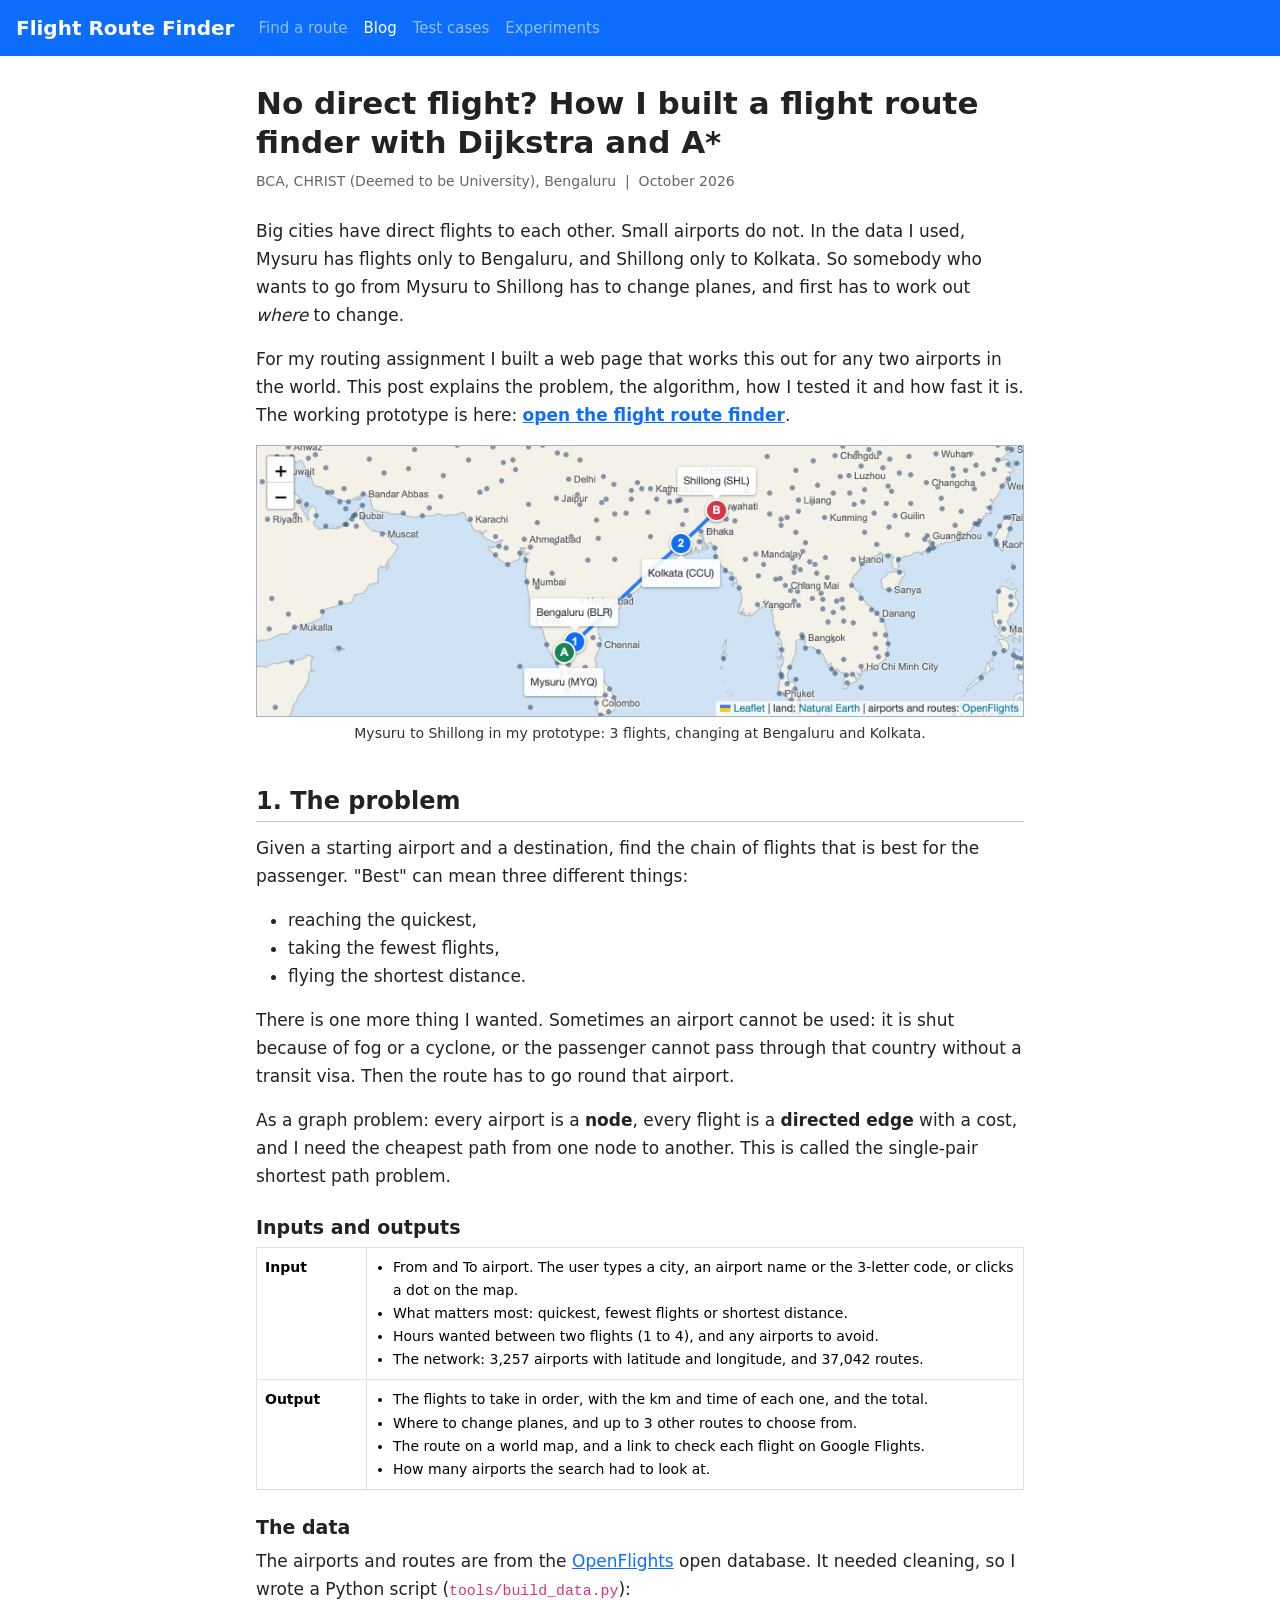
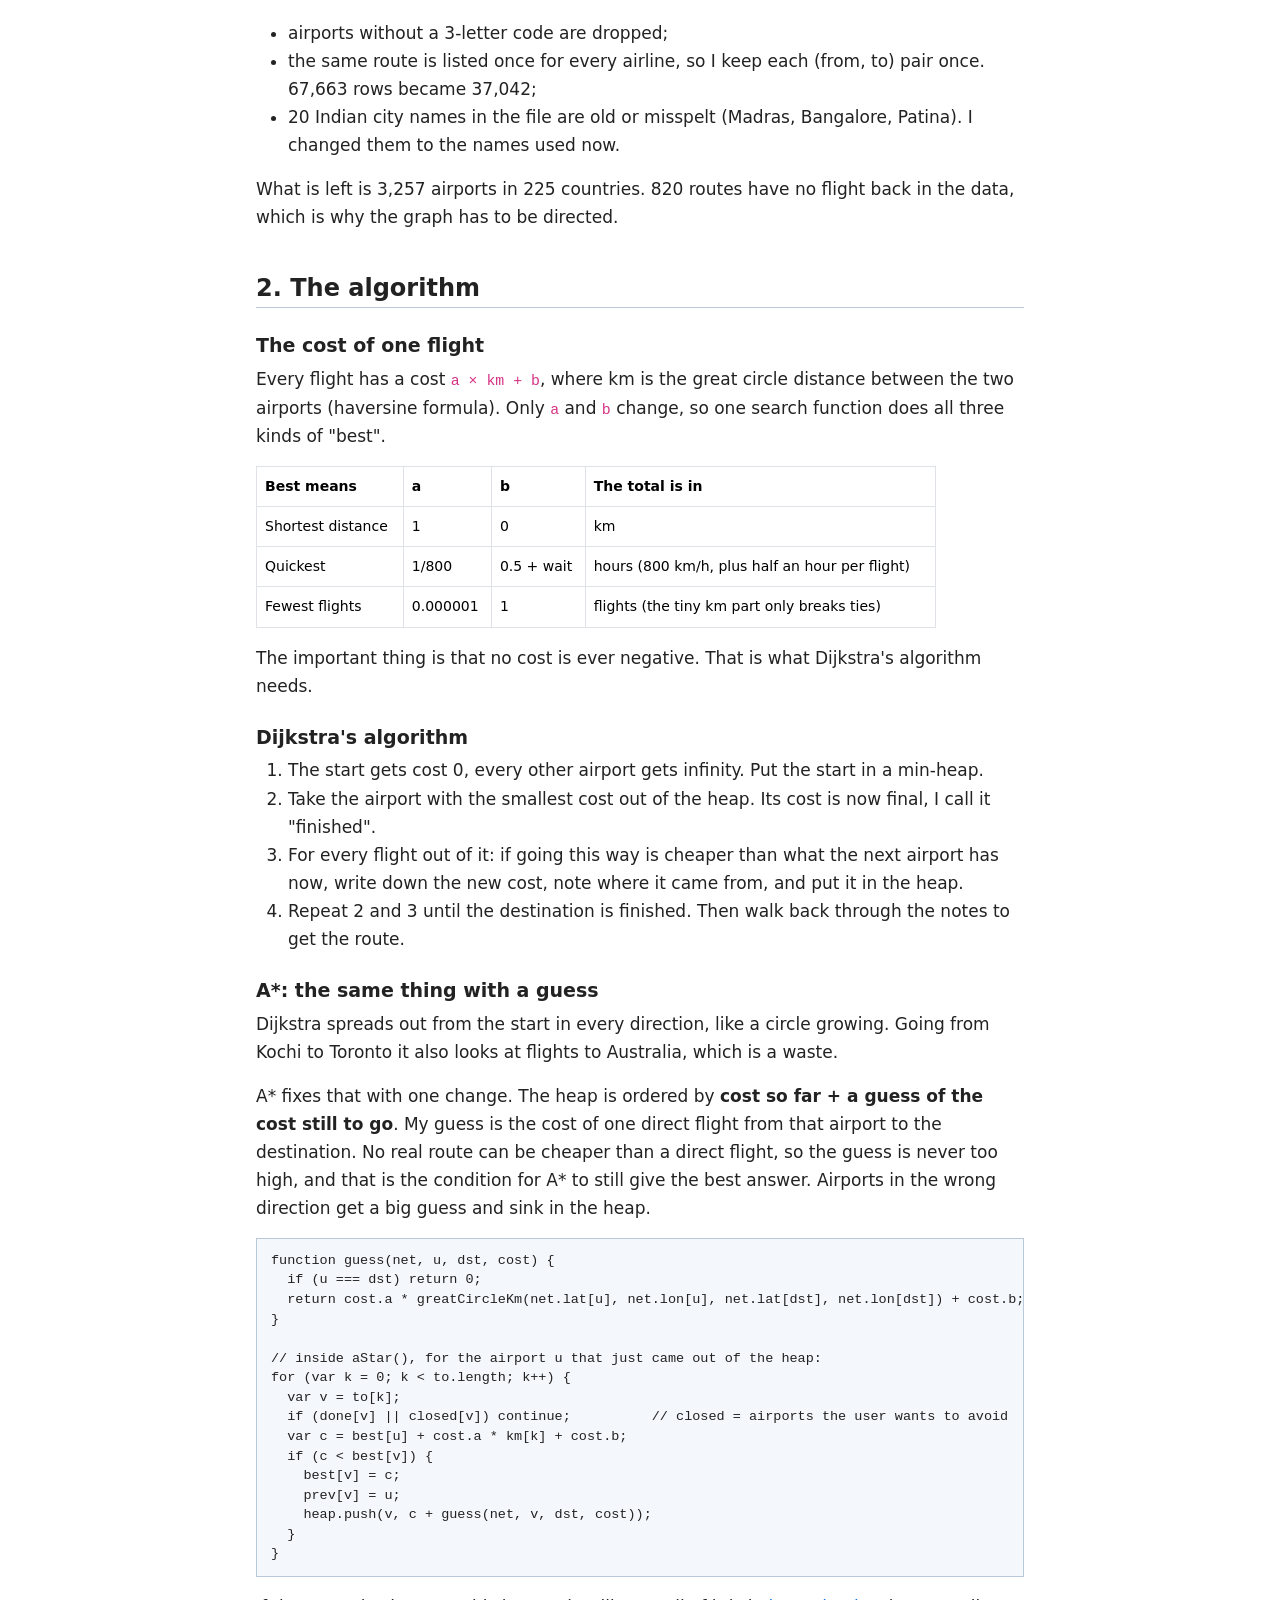
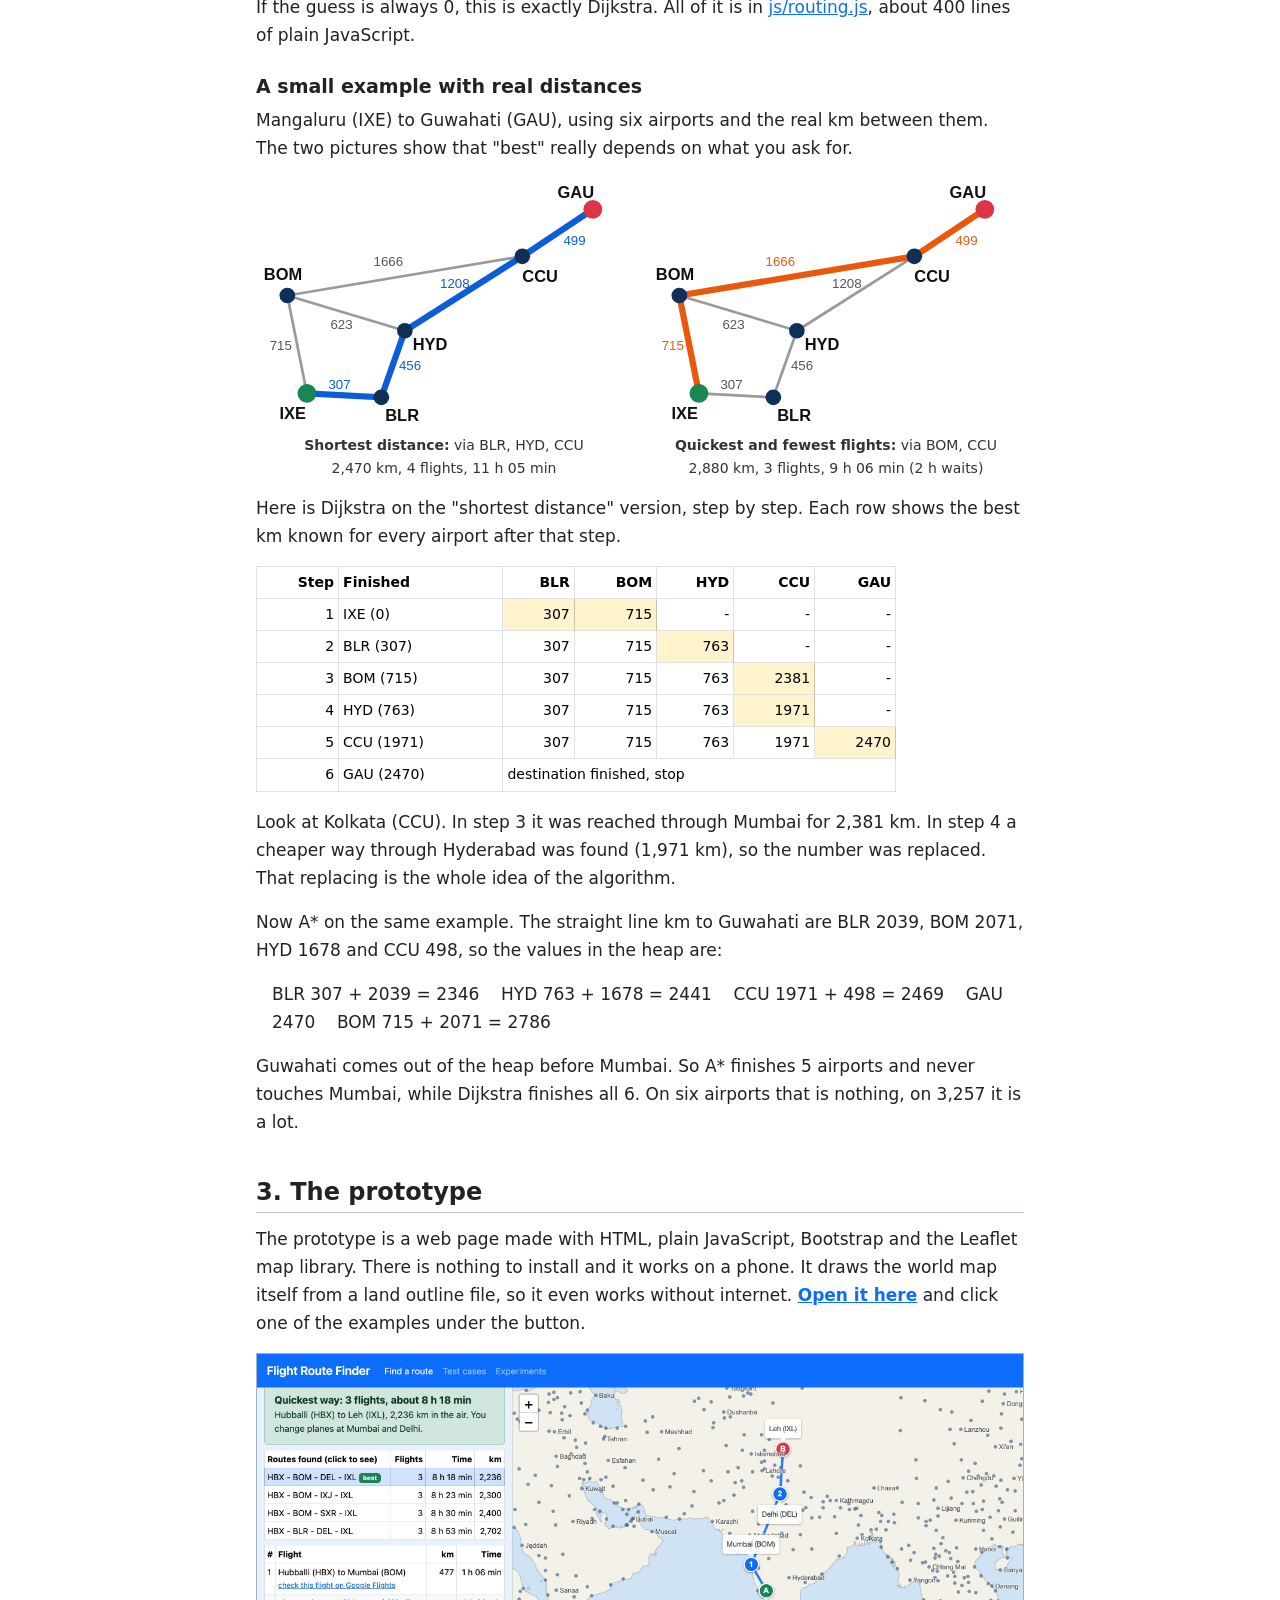
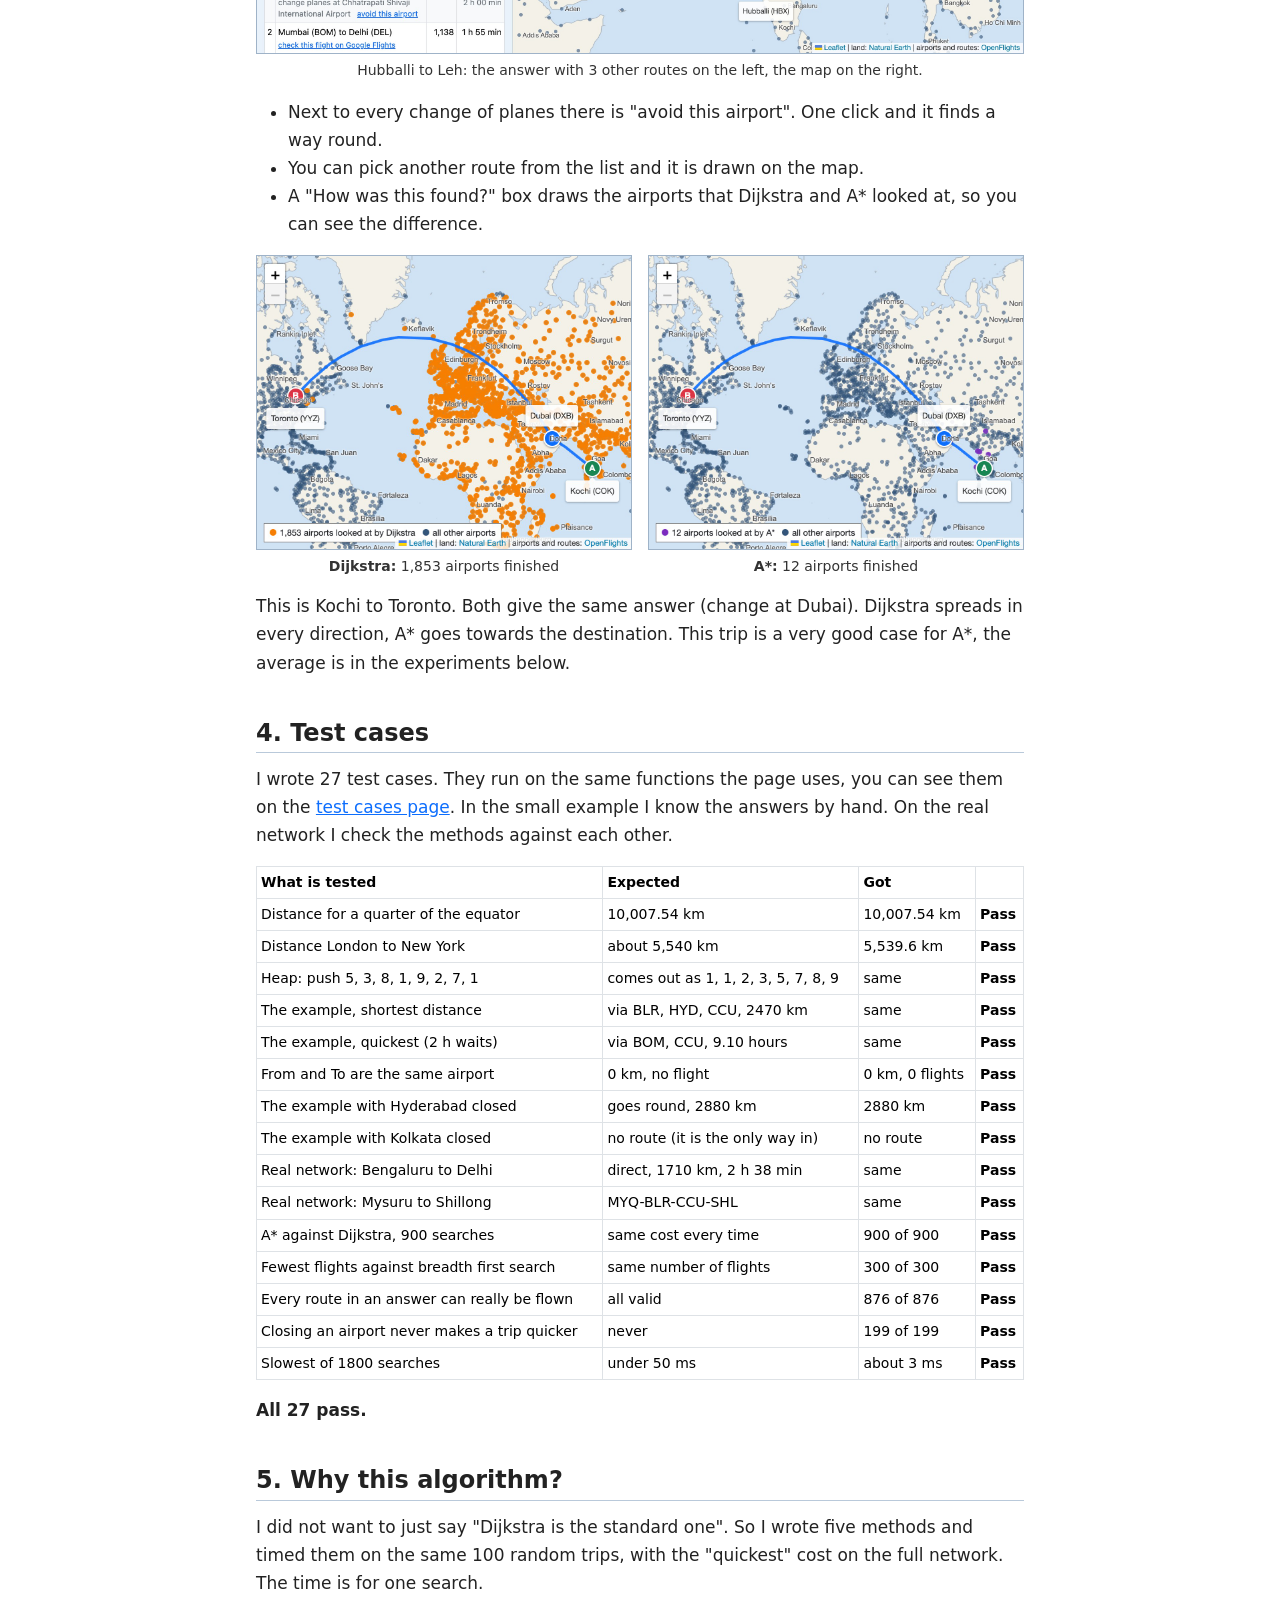
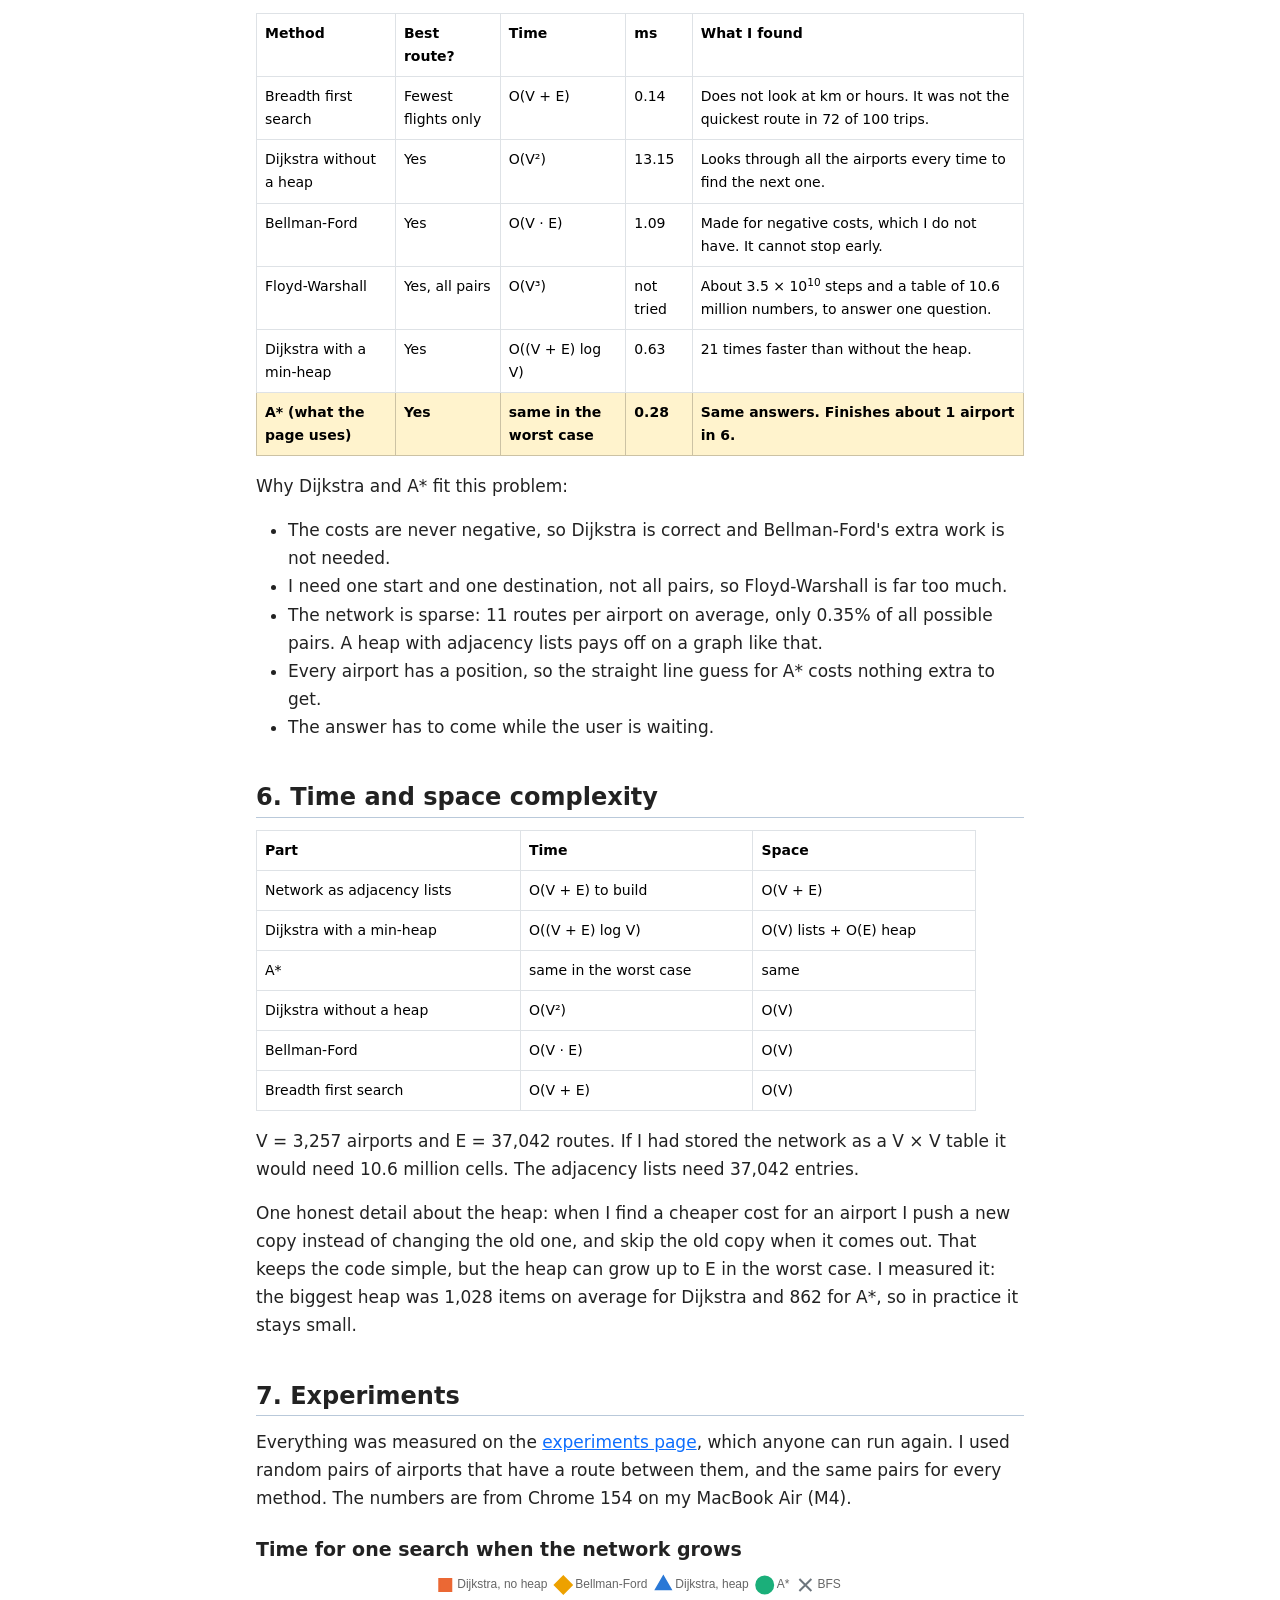
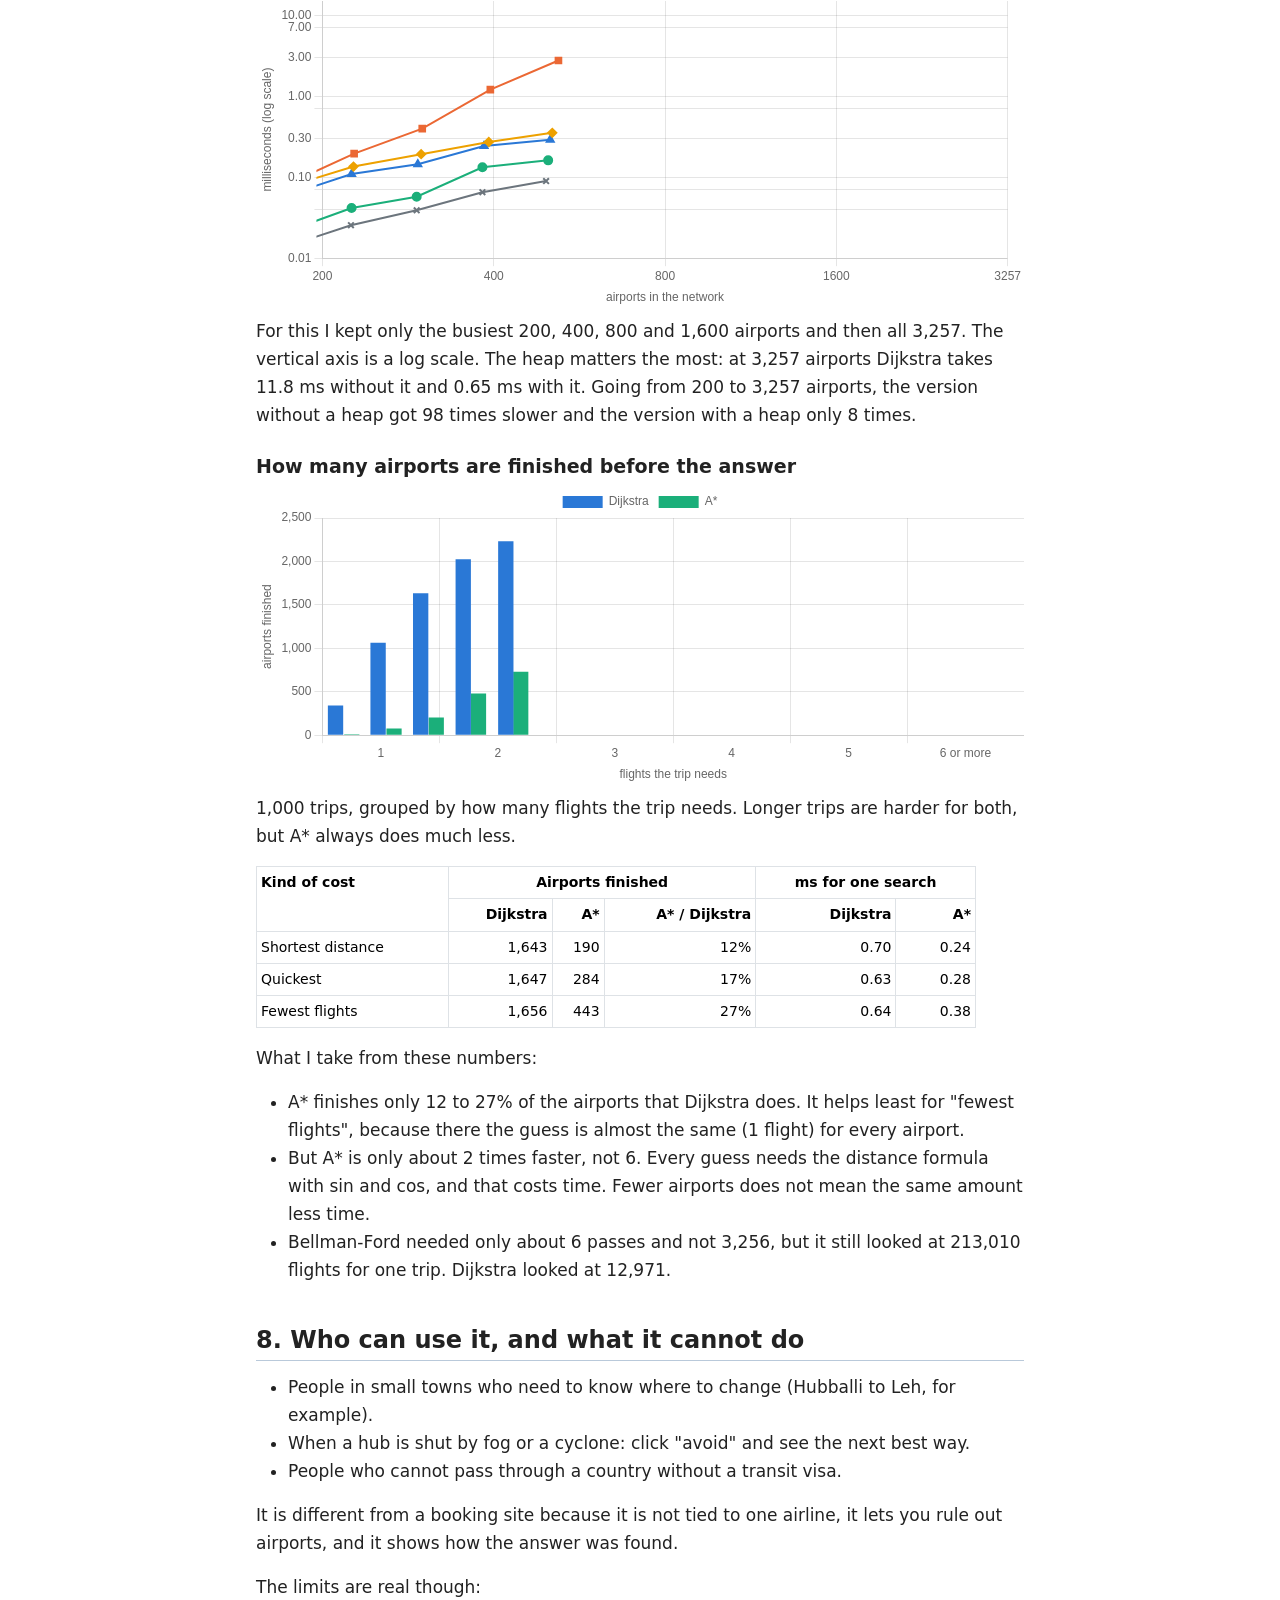
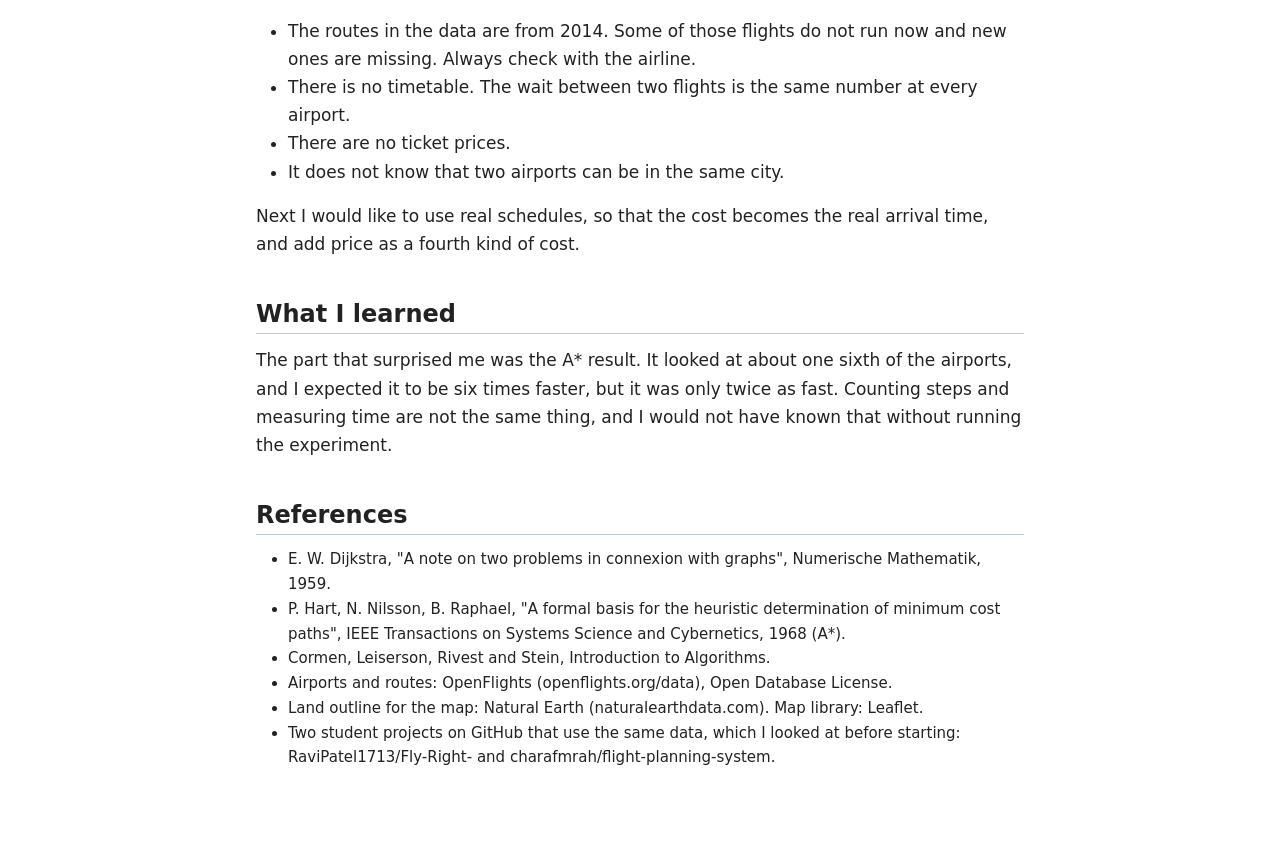
==== commit aeee2a2b: "Remove name from the blog and poster" ====
--- a/blog.html
+++ b/blog.html
@@ -22,7 +22,7 @@
   <div class="blog">
 
     <h1>No direct flight? How I built a flight route finder with Dijkstra and A*</h1>
-    <p class="by">Niranjan S &nbsp;|&nbsp; BCA, CHRIST (Deemed to be University), Bengaluru &nbsp;|&nbsp; October 2026</p>
+    <p class="by">BCA, CHRIST (Deemed to be University), Bengaluru &nbsp;|&nbsp; October 2026</p>
 
     <p>Big cities have direct flights to each other. Small airports do not. In the data I used, Mysuru has
       flights only to Bengaluru, and Shillong only to Kolkata. So somebody who wants to go from Mysuru to
--- a/css/style.css
+++ b/css/style.css
@@ -0,0 +1,111 @@
+/* Bootstrap does most of the styling, this file only has the extra bits */
+
+body { font-size: 15px; }
+
+.navbar-brand { font-weight: 600; }
+
+/* search page: form and result on the left, map on the right */
+#map { height: calc(100vh - 56px); background: #cfe3f5; }
+.panel {
+  height: calc(100vh - 56px);
+  overflow-y: auto;
+  background: #e9f1fa;
+  border-right: 1px solid #b9c9da;
+}
+/* phone: map on top, the form below it, menu links under the title */
+@media (max-width: 767px) {
+  #map { height: 42vh; }
+  .panel { height: auto; border-right: 0; }
+  .navbar { flex-wrap: wrap; padding-top: 6px; padding-bottom: 2px; }
+  .navbar-brand { width: 100%; padding-bottom: 0; }
+  .navbar .nav-link { padding-left: 0; padding-right: 16px; font-size: 14px; }
+}
+
+.box {
+  background: #fff;
+  border: 1px solid #9fb3c8;
+  padding: 12px 14px;
+}
+.box h5 { margin-bottom: 6px; }
+.form-label { margin-bottom: 3px; font-weight: 600; }
+
+/* the list that drops down under the From / To boxes while typing */
+.suggest .list-group-item { padding: 5px 10px; font-size: 13px; cursor: pointer; }
+.suggest { margin-bottom: 2px; }
+
+.chip {
+  display: inline-block;
+  background: #f8d7da;
+  border: 1px solid #e3a6ac;
+  padding: 1px 4px 1px 8px;
+  margin: 0 4px 4px 0;
+  font-size: 13px;
+}
+.chip button { border: 0; background: none; color: #842029; font-weight: 700; cursor: pointer; }
+
+#result table { font-size: 14px; background: #fff; }
+#result .headline { font-size: 17px; }
+#result tr.pickable { cursor: pointer; }
+#result td.waitrow { color: #6c757d; font-size: 13px; background: #f8f9fa; }
+#result .how { font-size: 13px; background: #fff; border: 1px solid #9fb3c8; padding: 8px 10px; }
+#result .how summary { font-weight: 600; cursor: pointer; }
+td.num, th.num { text-align: right; white-space: nowrap; }
+
+/* numbered pins on the map */
+.pin {
+  background: #0d6efd;
+  color: #fff;
+  border: 2px solid #fff;
+  border-radius: 50%;
+  text-align: center;
+  font: 600 13px/22px Arial, sans-serif;
+  box-shadow: 0 1px 3px rgba(0, 0, 0, 0.5);
+}
+.pin.start { background: #198754; }
+.pin.end { background: #dc3545; }
+
+/* city names on my own map (used when the OpenStreetMap pictures are not there) */
+.cityname {
+  white-space: nowrap;
+  font: 11px Arial, sans-serif;
+  color: #555;
+  text-indent: 6px;
+  line-height: 0;
+  text-shadow: 0 0 2px #fff, 0 0 2px #fff;
+}
+
+.legend {
+  background: #fff;
+  border: 1px solid #777;
+  padding: 4px 8px;
+  font-size: 13px;
+}
+.legend:empty { display: none; }
+.legend i { display: inline-block; width: 10px; height: 10px; border-radius: 50%; margin-right: 5px; }
+
+/* test and experiment pages */
+.page { max-width: 1050px; margin: 0 auto; padding: 20px 15px 60px; }
+.page h3 { margin-top: 10px; }
+.page h5 { margin-top: 30px; }
+.page table { font-size: 14px; }
+.pass { color: #198754; font-weight: 600; }
+.fail { color: #dc3545; font-weight: 600; }
+.chartbox { position: relative; height: 340px; margin-bottom: 8px; }
+
+/* blog page */
+.blog { max-width: 800px; margin: 0 auto; padding: 28px 16px 70px; font-size: 17px; line-height: 1.65; color: #222; }
+.blog h1 { font-size: 31px; font-weight: 600; line-height: 1.25; }
+.blog h2 { font-size: 24px; font-weight: 600; margin: 42px 0 12px; padding-bottom: 5px; border-bottom: 1px solid #b9c9da; }
+.blog h3 { font-size: 19px; font-weight: 600; margin: 26px 0 8px; }
+.blog .by { font-size: 14px; color: #666; margin-bottom: 24px; }
+.blog table { font-size: 14px; }
+.blog td ul { margin: 0; padding-left: 18px; }
+.blog pre { background: #f4f7fb; border: 1px solid #b9c9da; padding: 12px 14px; font-size: 13.5px; line-height: 1.45; overflow-x: auto; }
+.blog pre code { color: #222; }
+.blog figure { margin: 16px 0; }
+.blog figure img { width: 100%; border: 1px solid #9fb3c8; }
+.blog figcaption { font-size: 14px; text-align: center; margin-top: 5px; color: #333; }
+.blog .two { display: flex; gap: 16px; margin: 14px 0; }
+.blog .two > * { flex: 1; min-width: 0; margin: 0; }
+.blog .refs li { font-size: 15px; }
+@media (max-width: 600px) { .blog .two { display: block; } .blog .two > * { margin-bottom: 14px; } .blog h1 { font-size: 25px; } }
